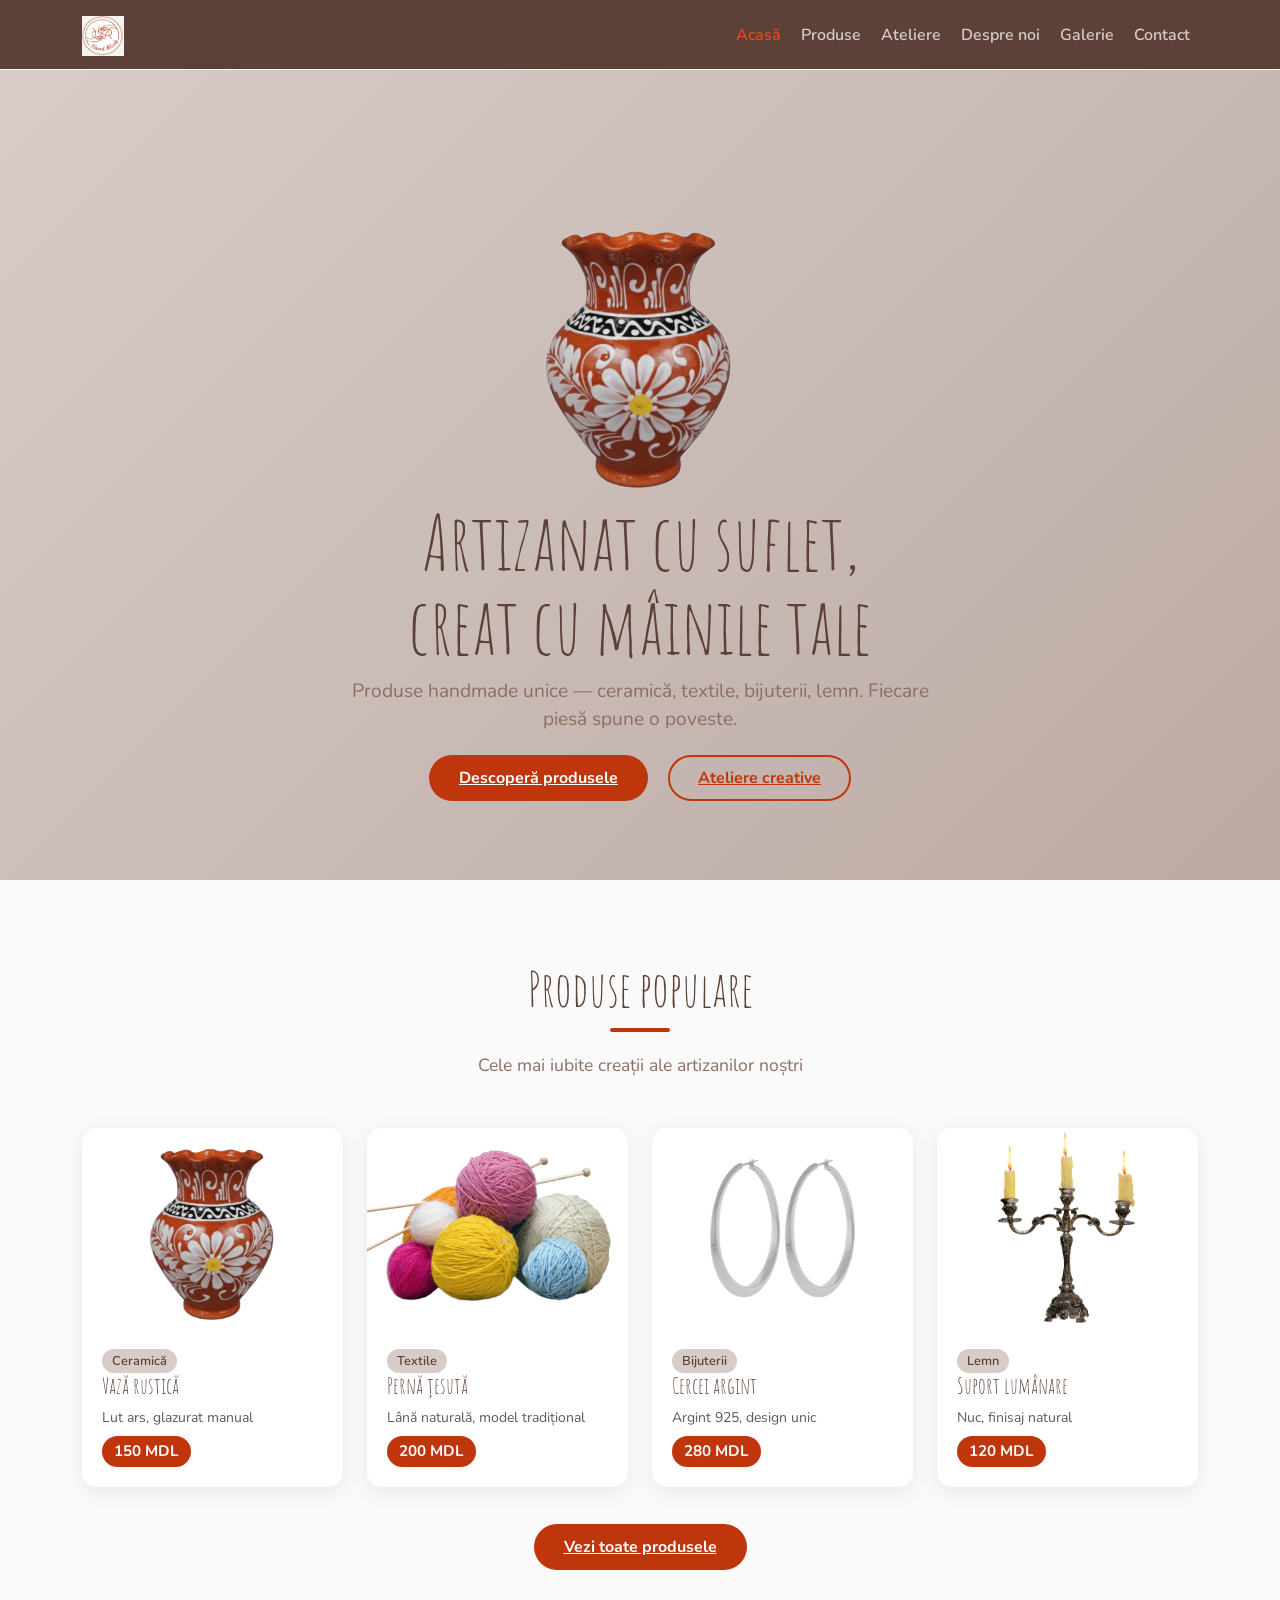
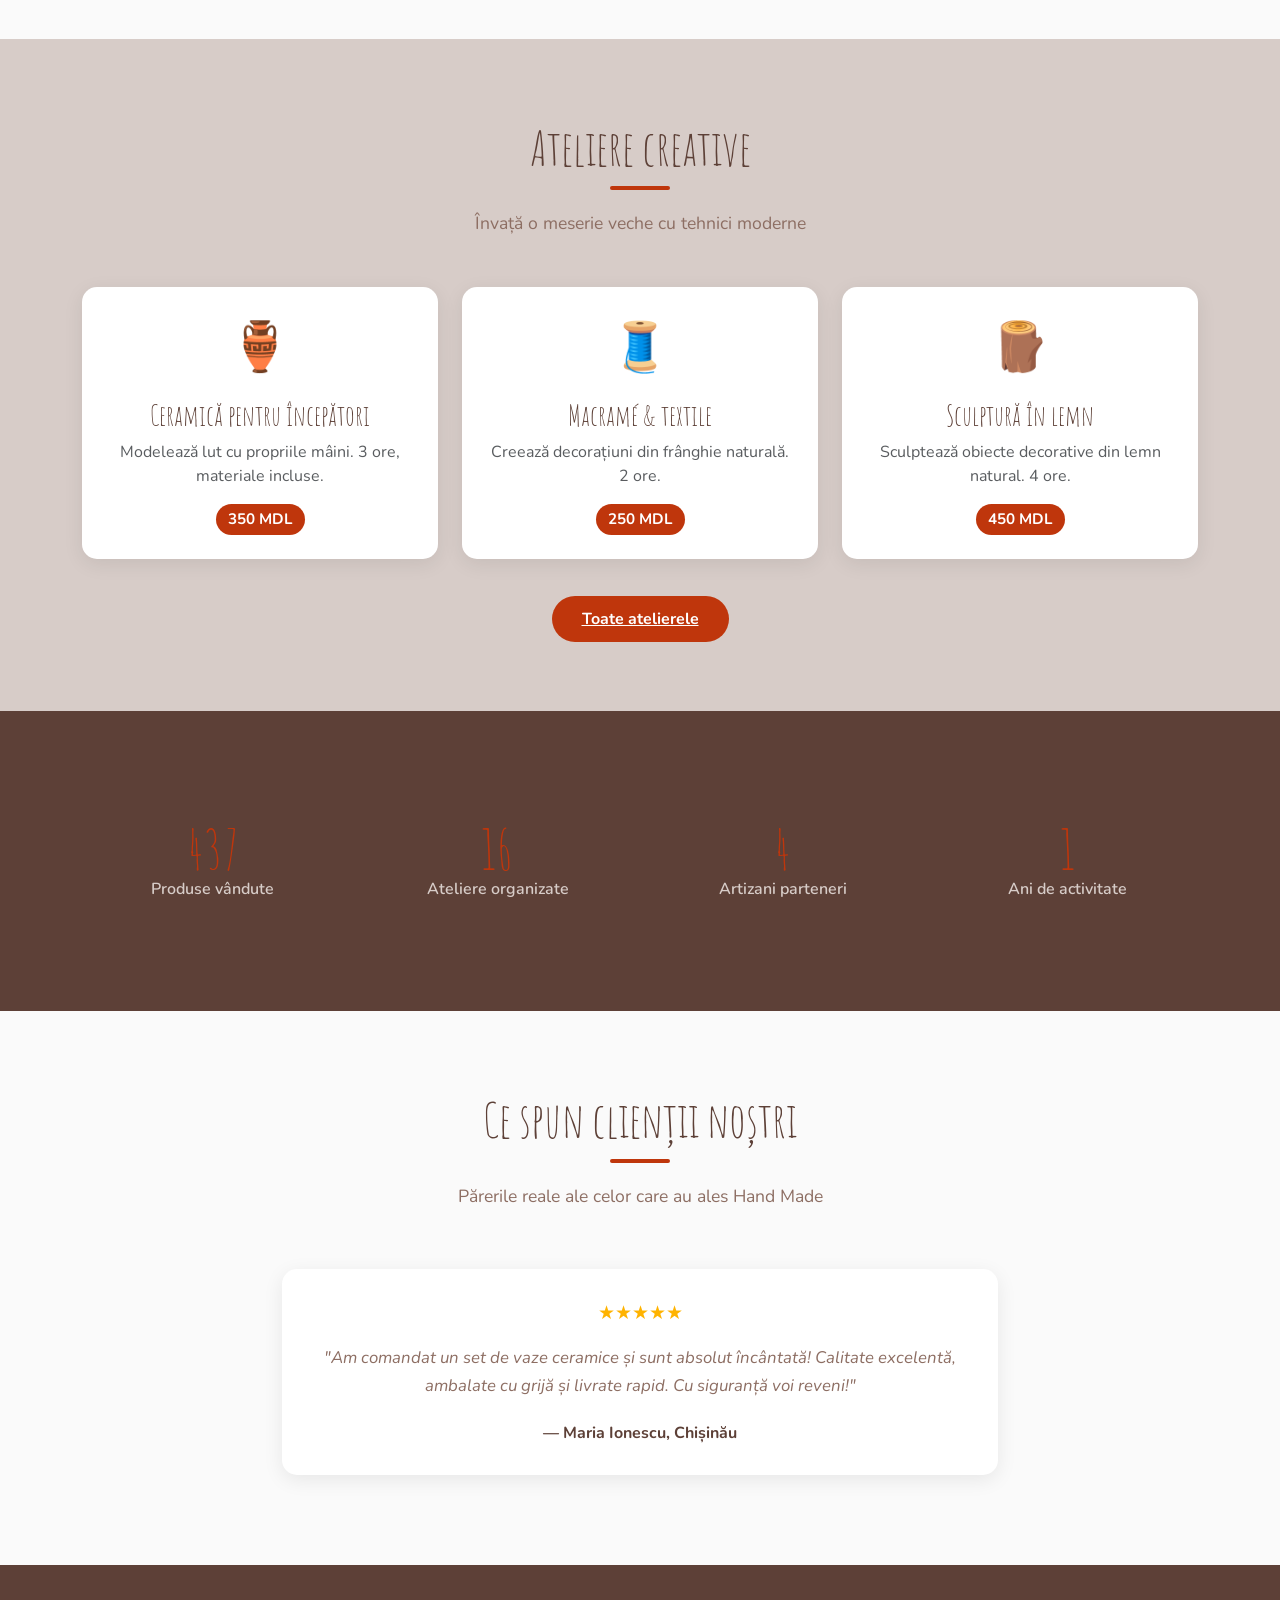
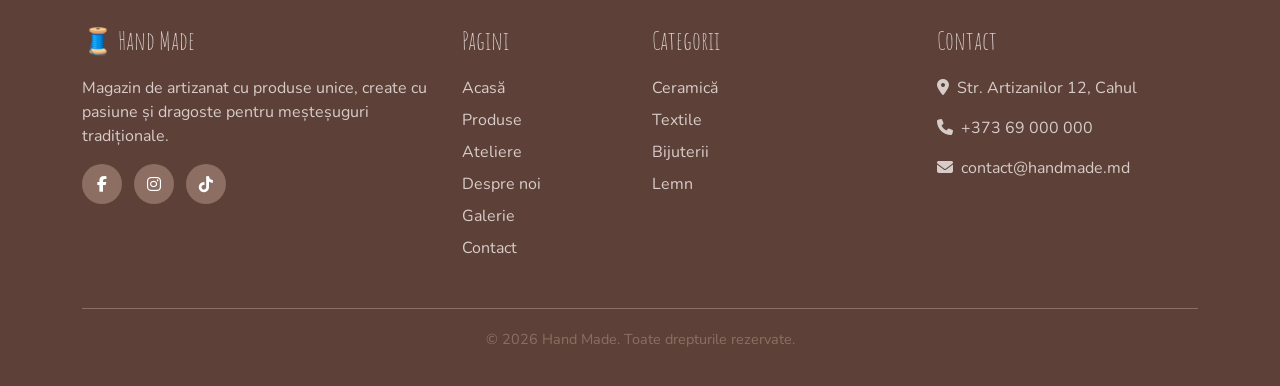
==== index.html @ e0ae541f "first commit" ====
<!DOCTYPE html>
<html lang="ro">

<head>
  <meta charset="UTF-8" />
  <meta name="viewport" content="width=device-width, initial-scale=1.0" />
  <title>Hand Made — Magazin de Artizanat | Acasă</title>
  <meta name="description"
    content="Descoperă produse handmade unice: ceramică, textile, bijuterii și lemn. Magazin de artizanat Hand Made, creat cu pasiune." />

  <link rel="preconnect" href="https://fonts.googleapis.com" />
  <link href="https://fonts.googleapis.com/css2?family=Amatic+SC:wght@700&family=Nunito:wght@400;600;700&display=swap"
    rel="stylesheet" />

  <link href="https://cdn.jsdelivr.net/npm/bootstrap@5.3.3/dist/css/bootstrap.min.css" rel="stylesheet" />

  <link rel="stylesheet" href="https://cdnjs.cloudflare.com/ajax/libs/font-awesome/6.5.0/css/all.min.css" />

  <link rel="stylesheet" href="css/style.css" />
</head>

<body>

  <!-- NAVBAR -->
  <nav class="navbar navbar-expand-lg">
    <div class="container">
      <a class="navbar-brand" href="index.html">
        <img src="./img/log.png" alt="Hand Made" style="height:40px; object-fit:contain;">
      </a>
      <button class="navbar-toggler" type="button" data-bs-toggle="collapse" data-bs-target="#navMenu">
        <span class="navbar-toggler-icon" style="filter:invert(1)"></span>
      </button>
      <div class="collapse navbar-collapse" id="navMenu">
        <ul class="navbar-nav ms-auto gap-1">
          <li class="nav-item"><a class="nav-link" href="index.html">Acasă</a></li>
          <li class="nav-item"><a class="nav-link" href="products.html">Produse</a></li>
          <li class="nav-item"><a class="nav-link" href="workshops.html">Ateliere</a></li>
          <li class="nav-item"><a class="nav-link" href="about.html">Despre noi</a></li>
          <li class="nav-item"><a class="nav-link" href="gallery.html">Galerie</a></li>
          <li class="nav-item"><a class="nav-link" href="contact.html">Contact</a></li>
        </ul>
      </div>
    </div>
  </nav>

  <div class="page-content">

    <!-- HERO -->
    <section class="hero">
      <div class="container">
        <img src="./img.products/vaza din ceramica.png" alt="Produse handmade" class="img-fluid rounded"
          style="max-height: 300px; object-fit: cover;">
        <h1>Artizanat cu suflet,<br>creat cu mâinile tale</h1>
        <p>Produse handmade unice — ceramică, textile, bijuterii, lemn. Fiecare piesă spune o poveste.</p>
        <a href="products.html" class="btn-handmade me-3">Descoperă produsele</a>
        <a href="workshops.html" class="btn-outline-handmade">Ateliere creative</a>
      </div>
    </section>

    <!-- PRODUES POPULARE -->
    <section class="section">
      <div class="container">
        <h2 class="section-title">Produse populare</h2>
        <div class="section-divider"></div>
        <p class="section-subtitle">Cele mai iubite creații ale artizanilor noștri</p>
        <div class="row g-4">

          <div class="col-12 col-sm-6 col-lg-3">
            <div class="card-handmade">
              <img src="./img/vaza din ceramica.png" alt="Vază din ceramica"
                style="width:100%; height:200px; object-fit:contain;">
              <div class="card-body-handmade">
                <span class="badge-material">Ceramică</span>
                <h3>Vază rustică</h3>
                <p class="text-muted small mb-2">Lut ars, glazurat manual</p>
                <span class="price-tag">150 MDL</span>
              </div>
            </div>
          </div>

          <div class="col-12 col-sm-6 col-lg-3">
            <div class="card-handmade">
              <img src="./img/Pernă țesută.png" alt="Pernă țesută din lână naturală"
                style="width:100%; height:200px; object-fit:contain;">
              <div class="card-body-handmade">
                <span class="badge-material">Textile</span>
                <h3>Pernă țesută</h3>
                <p class="text-muted small mb-2">Lână naturală, model tradițional</p>
                <span class="price-tag">200 MDL</span>
              </div>
            </div>
          </div>

          <div class="col-12 col-sm-6 col-lg-3">
            <div class="card-handmade">
              <img src="./img/Cercei argint.png" alt="Cercei argint"
                style="width:100%; height:200px; object-fit:contain;">
              <div class="card-body-handmade">
                <span class="badge-material">Bijuterii</span>
                <h3>Cercei argint</h3>
                <p class="text-muted small mb-2">Argint 925, design unic</p>
                <span class="price-tag">280 MDL</span>
              </div>
            </div>
          </div>

          <div class="col-12 col-sm-6 col-lg-3">
            <div class="card-handmade">
              <img src="./img/Suport lumânare.png" alt="Suport lumânare"
                style="width:100%; height:200px; object-fit:contain;">
              <div class="card-body-handmade">
                <span class="badge-material">Lemn</span>
                <h3>Suport lumânare</h3>
                <p class="text-muted small mb-2">Nuc, finisaj natural</p>
                <span class="price-tag">120 MDL</span>
              </div>
            </div>
          </div>

        </div>
        <div class="text-center mt-5">
          <a href="products.html" class="btn-handmade">Vezi toate produsele</a>
        </div>
      </div>
    </section>

    <!-- ATELIERE -->
    <section class="section bg-bej">
      <div class="container">
        <h2 class="section-title">Ateliere creative</h2>
        <div class="section-divider"></div>
        <p class="section-subtitle">Învață o meserie veche cu tehnici moderne</p>
        <div class="row g-4">

          <div class="col-md-4">
            <div class="card-handmade text-center p-4">
              <div style="font-size:3rem;margin-bottom:1rem">🏺</div>
              <h3>Ceramică pentru începători</h3>
              <p class="text-muted">Modelează lut cu propriile mâini. 3 ore, materiale incluse.</p>
              <span class="price-tag">350 MDL</span>
            </div>
          </div>

          <div class="col-md-4">
            <div class="card-handmade text-center p-4">
              <div style="font-size:3rem;margin-bottom:1rem">🧵</div>
              <h3>Macramé & textile</h3>
              <p class="text-muted">Creează decorațiuni din frânghie naturală. 2 ore.</p>
              <span class="price-tag">250 MDL</span>
            </div>
          </div>

          <div class="col-md-4">
            <div class="card-handmade text-center p-4">
              <div style="font-size:3rem;margin-bottom:1rem">🪵</div>
              <h3>Sculptură în lemn</h3>
              <p class="text-muted">Sculptează obiecte decorative din lemn natural. 4 ore.</p>
              <span class="price-tag">450 MDL</span>
            </div>
          </div>

        </div>
        <div class="text-center mt-5">
          <a href="workshops.html" class="btn-handmade">Toate atelierele</a>
        </div>
      </div>
    </section>

    <!-- COUNTER -->
    <section class="section bg-maro">
      <div class="container">
        <div class="row">
          <div class="col-6 col-md-3">
            <div class="counter-box">
              <div class="counter-number" data-target="1250">0</div>
              <div class="counter-label">Produse vândute</div>
            </div>
          </div>
          <div class="col-6 col-md-3">
            <div class="counter-box">
              <div class="counter-number" data-target="48">0</div>
              <div class="counter-label">Ateliere organizate</div>
            </div>
          </div>
          <div class="col-6 col-md-3">
            <div class="counter-box">
              <div class="counter-number" data-target="12">0</div>
              <div class="counter-label">Artizani parteneri</div>
            </div>
          </div>
          <div class="col-6 col-md-3">
            <div class="counter-box">
              <div class="counter-number" data-target="5">0</div>
              <div class="counter-label">Ani de activitate</div>
            </div>
          </div>
        </div>
      </div>
    </section>

    <!-- TESTIMONIALE -->
    <section class="section">
      <div class="container">
        <h2 class="section-title">Ce spun clienții noștri</h2>
        <div class="section-divider"></div>
        <p class="section-subtitle">Părerile reale ale celor care au ales Hand Made</p>
        <div class="row justify-content-center">
          <div class="col-lg-8">

            <div class="testimonial-slide">
              <div class="testimonial-card">
                <div class="stars mb-3">★★★★★</div>
                <p class="testimonial-text">"Am comandat un set de vaze ceramice și sunt absolut încântată! Calitate
                  excelentă, ambalate cu grijă și livrate rapid. Cu siguranță voi reveni!"</p>
                <div class="testimonial-author">— Maria Ionescu, Chișinău</div>
              </div>
            </div>

            <div class="testimonial-slide">
              <div class="testimonial-card">
                <div class="stars mb-3">★★★★★</div>
                <p class="testimonial-text">"Am participat la atelierul de macramé și a fost o experiență minunată.
                  Instructorii sunt răbdători și pasionați. Recomand cu căldură!"</p>
                <div class="testimonial-author">— Ana Popescu, Bălți</div>
              </div>
            </div>

            <div class="testimonial-slide">
              <div class="testimonial-card">
                <div class="stars mb-3">★★★★★</div>
                <p class="testimonial-text">"Bijuteriile sunt superbe! Le-am comandat cadou și prietena mea a fost
                  încântată. Sunt unice, nu găsești nicăieri altundeva."</p>
                <div class="testimonial-author">— Elena Grosu, Cahul</div>
              </div>
            </div>

          </div>
        </div>
      </div>
    </section>

  </div><!-- /page-content -->

  <!-- FOOTER -->
  <footer class="footer">
    <div class="container">
      <div class="row g-4">
        <div class="col-md-4">
          <h4>🧵 Hand Made</h4>
          <p>Magazin de artizanat cu produse unice, create cu pasiune și dragoste pentru meșteșuguri tradiționale.</p>
          <div class="social-links mt-3">
            <a href="#" aria-label="Facebook"><i class="fab fa-facebook-f"></i></a>
            <a href="#" aria-label="Instagram"><i class="fab fa-instagram"></i></a>
            <a href="#" aria-label="TikTok"><i class="fab fa-tiktok"></i></a>
          </div>
        </div>
        <div class="col-md-2">
          <h4>Pagini</h4>
          <a href="index.html">Acasă</a>
          <a href="products.html">Produse</a>
          <a href="workshops.html">Ateliere</a>
          <a href="about.html">Despre noi</a>
          <a href="gallery.html">Galerie</a>
          <a href="contact.html">Contact</a>
        </div>
        <div class="col-md-3">
          <h4>Categorii</h4>
          <a href="products.html">Ceramică</a>
          <a href="products.html">Textile</a>
          <a href="products.html">Bijuterii</a>
          <a href="products.html">Lemn</a>
        </div>
        <div class="col-md-3">
          <h4>Contact</h4>
          <p><i class="fas fa-map-marker-alt me-2"></i>Str. Artizanilor 12, Cahul</p>
          <p><i class="fas fa-phone me-2"></i>+373 69 000 000</p>
          <p><i class="fas fa-envelope me-2"></i>contact@handmade.md</p>
        </div>
      </div>
      <div class="footer-bottom">
        <p>© 2026 Hand Made. Toate drepturile rezervate.</p>
      </div>
    </div>
  </footer>

  <!-- BACK TO TOP -->
  <button id="backToTop" aria-label="Înapoi sus"><i class="fas fa-arrow-up"></i></button>

  <!-- Bootstrap JS -->
  <script src="https://cdn.jsdelivr.net/npm/bootstrap@5.3.3/dist/js/bootstrap.bundle.min.js" defer></script>
  <!-- JS propriu -->
  <script src="js/main.js" defer></script>
</body>

</html>
---- css/style.css ----
/* ===== VARIABILE SI RESET ===== */
:root {
  --bej: #D7CCC8;
  --teracota: #BF360C;
  --teracota-light: #E64A19;
  --maro: #5D4037;
  --maro-deschis: #8D6E63;
  --alb: #FAFAFA;
  --text: #333;
}

* { margin: 0; padding: 0; box-sizing: border-box; }

html { scroll-behavior: smooth; }

body {
  font-family: 'Nunito', sans-serif;
  font-size: 16px;
  color: var(--text);
  background: var(--alb);
}

/* ===== TIPOGRAFIE ===== */
h1, h2, h3, h4 {
  font-family: 'Amatic SC', cursive;
  color: var(--maro);
}

/* ===== NAVBAR ===== */
.navbar {
  background: var(--maro) !important;
  position: fixed !important;
  top: 0; left: 0; right: 0;
  z-index: 1000;
}

.navbar-brand {
  font-family: 'Amatic SC', cursive;
  font-size: 1.8rem;
  color: var(--bej) !important;
}

.nav-link {
  color: var(--bej) !important;
  font-weight: 600;
  transition: color 0.3s;
}

.nav-link:hover, .nav-link.active {
  color: var(--teracota-light) !important;
}

/* ===== BODY PADDING (din cauza navbar fixed) ===== */
body > *:not(.navbar) { margin-top: 0; }
.page-content { padding-top: 70px; }

/* ===== HERO ===== */
.hero {
  background: linear-gradient(135deg, var(--bej) 0%, #BCAAA4 100%);
  min-height: 90vh;
  display: flex;
  align-items: center;
  text-align: center;
  padding: 100px 20px 60px;
}

.hero h1 {
  font-size: clamp(2.5rem, 6vw, 5rem);
  color: var(--maro);
  line-height: 1.1;
}

.hero p {
  font-size: 1.2rem;
  color: var(--maro-deschis);
  max-width: 600px;
  margin: 0 auto 2rem;
}

/* ===== BUTOANE ===== */
.btn-handmade {
  background: var(--teracota);
  color: #fff;
  border: none;
  padding: 12px 30px;
  border-radius: 50px;
  font-weight: 700;
  font-size: 1rem;
  min-height: 44px;
  min-width: 44px;
  transition: all 0.3s;
  cursor: pointer;
}

.btn-handmade:hover {
  background: var(--teracota-light);
  color: #fff;
  transform: translateY(-2px);
  box-shadow: 0 5px 20px rgba(191,54,12,0.4);
}

.btn-outline-handmade {
  border: 2px solid var(--teracota);
  color: var(--teracota);
  background: transparent;
  padding: 10px 28px;
  border-radius: 50px;
  font-weight: 700;
  min-height: 44px;
  transition: all 0.3s;
  cursor: pointer;
}

.btn-outline-handmade:hover {
  background: var(--teracota);
  color: #fff;
}

/* ===== SECTIUNI ===== */
.section {
  padding: 80px 0;
}

.section-title {
  font-size: clamp(2rem, 4vw, 3rem);
  text-align: center;
  margin-bottom: 10px;
  color: var(--maro);
}

.section-subtitle {
  text-align: center;
  color: var(--maro-deschis);
  margin-bottom: 50px;
  font-size: 1.1rem;
}

.section-divider {
  width: 60px;
  height: 4px;
  background: var(--teracota);
  margin: 0 auto 20px;
  border-radius: 2px;
}

.bg-bej { background: var(--bej); }
.bg-maro { background: var(--maro); color: #fff; }

/* ===== CARDURI ===== */
.card-handmade {
  background: #fff;
  border-radius: 15px;
  overflow: hidden;
  box-shadow: 0 5px 20px rgba(0,0,0,0.08);
  transition: transform 0.3s, box-shadow 0.3s;
  height: 100%;
}

.card-handmade:hover {
  transform: translateY(-5px);
  box-shadow: 0 15px 40px rgba(0,0,0,0.15);
}

.card-handmade img {
  width: 100%;
  height: 220px;
  object-fit: cover;
}

.card-body-handmade {
  padding: 20px;
}

.card-body-handmade h3 {
  font-size: 1.4rem;
  margin-bottom: 8px;
}

.price-tag {
  background: var(--teracota);
  color: #fff;
  padding: 4px 12px;
  border-radius: 20px;
  font-weight: 700;
  font-size: 0.95rem;
  display: inline-block;
}

.badge-material {
  background: var(--bej);
  color: var(--maro);
  padding: 3px 10px;
  border-radius: 20px;
  font-size: 0.8rem;
  font-weight: 600;
}

/* ===== COUNTER ===== */
.counter-box {
  text-align: center;
  padding: 30px 20px;
}

.counter-number {
  font-family: 'Amatic SC', cursive;
  font-size: 3.5rem;
  color: var(--teracota);
  line-height: 1;
}

.counter-label {
  color: var(--bej);
  font-size: 1rem;
  font-weight: 600;
}

/* ===== TESTIMONIALE ===== */
.testimonial-card {
  background: #fff;
  border-radius: 15px;
  padding: 30px;
  box-shadow: 0 5px 20px rgba(0,0,0,0.08);
  text-align: center;
  margin: 10px;
}

.testimonial-text {
  font-style: italic;
  color: var(--maro-deschis);
  font-size: 1.05rem;
  margin-bottom: 20px;
  line-height: 1.7;
}

.testimonial-author {
  font-weight: 700;
  color: var(--maro);
}

.stars { color: #FFB300; font-size: 1.2rem; }

/* ===== FILTRE ===== */
.filter-bar {
  display: flex;
  gap: 10px;
  flex-wrap: wrap;
  justify-content: center;
  margin-bottom: 40px;
}

.filter-btn {
  padding: 8px 20px;
  border-radius: 50px;
  border: 2px solid var(--maro-deschis);
  background: transparent;
  color: var(--maro);
  font-weight: 600;
  cursor: pointer;
  transition: all 0.3s;
  min-height: 44px;
}

.filter-btn:hover, .filter-btn.active {
  background: var(--teracota);
  border-color: var(--teracota);
  color: #fff;
}

/* ===== GALERIE ===== */
.gallery-grid {
  columns: 4;
  gap: 15px;
}

@media (max-width: 1199px) { .gallery-grid { columns: 3; } }
@media (max-width: 767px)  { .gallery-grid { columns: 2; } }

.gallery-item {
  break-inside: avoid;
  margin-bottom: 15px;
  cursor: pointer;
  position: relative;
  overflow: hidden;
  border-radius: 10px;
}

.gallery-item img {
  width: 100%;
  display: block;
  border-radius: 10px;
  transition: transform 0.3s;
}

.gallery-item:hover img { transform: scale(1.05); }

.gallery-overlay {
  position: absolute;
  inset: 0;
  background: rgba(191,54,12,0.7);
  display: flex;
  align-items: center;
  justify-content: center;
  opacity: 0;
  transition: opacity 0.3s;
  border-radius: 10px;
}

.gallery-item:hover .gallery-overlay { opacity: 1; }
.gallery-overlay i { color: #fff; font-size: 2rem; }

/* ===== LIGHTBOX ===== */
.lightbox-overlay {
  display: none;
  position: fixed;
  inset: 0;
  background: rgba(0,0,0,0.9);
  z-index: 9999;
  align-items: center;
  justify-content: center;
}

.lightbox-overlay.active { display: flex; }

.lightbox-overlay img {
  max-width: 90vw;
  max-height: 90vh;
  border-radius: 10px;
}

.lightbox-close {
  position: absolute;
  top: 20px; right: 30px;
  color: #fff;
  font-size: 2.5rem;
  cursor: pointer;
  background: none;
  border: none;
  line-height: 1;
}

/* ===== FORMULAR ===== */
.form-handmade .form-control,
.form-handmade .form-select {
  border: 2px solid var(--bej);
  border-radius: 10px;
  padding: 12px 16px;
  font-size: 1rem;
  transition: border-color 0.3s;
}

.form-handmade .form-control:focus,
.form-handmade .form-select:focus {
  border-color: var(--teracota);
  box-shadow: 0 0 0 3px rgba(191,54,12,0.15);
}

.form-handmade label {
  font-weight: 600;
  color: var(--maro);
  margin-bottom: 5px;
}

.form-handmade .invalid-feedback { display: block; }

/* ===== CONTACT INFO ===== */
.contact-info-item {
  display: flex;
  align-items: flex-start;
  gap: 15px;
  margin-bottom: 25px;
}

.contact-icon {
  width: 50px;
  height: 50px;
  background: var(--teracota);
  border-radius: 50%;
  display: flex;
  align-items: center;
  justify-content: center;
  color: #fff;
  font-size: 1.2rem;
  flex-shrink: 0;
}

/* ===== ATELIER CARD ===== */
.workshop-card {
  background: #fff;
  border-radius: 15px;
  overflow: hidden;
  box-shadow: 0 5px 20px rgba(0,0,0,0.08);
  transition: transform 0.3s;
  height: 100%;
}

.workshop-card:hover { transform: translateY(-5px); }
.workshop-card img {
  width: 100%;
  height: 200px;
  object-fit: cover;
}

.workshop-info { padding: 20px; }
.workshop-info h3 { font-size: 1.4rem; margin-bottom: 12px; }

.workshop-meta {
  display: flex;
  flex-wrap: wrap;
  gap: 8px;
  margin-bottom: 15px;
}

.meta-badge {
  background: var(--bej);
  color: var(--maro);
  padding: 4px 12px;
  border-radius: 20px;
  font-size: 0.82rem;
  font-weight: 600;
}

/* ===== ABOUT ===== */
.artisan-card {
  text-align: center;
  padding: 20px;
}

.artisan-card img {
  width: 120px;
  height: 120px;
  border-radius: 50%;
  object-fit: cover;
  border: 4px solid var(--teracota);
  margin-bottom: 15px;
}

.process-step {
  text-align: center;
  padding: 30px 20px;
  position: relative;
}

.step-number {
  width: 60px;
  height: 60px;
  background: var(--teracota);
  border-radius: 50%;
  color: #fff;
  font-family: 'Amatic SC', cursive;
  font-size: 1.8rem;
  display: flex;
  align-items: center;
  justify-content: center;
  margin: 0 auto 15px;
}

/* ===== FOOTER ===== */
.footer {
  background: var(--maro);
  color: var(--bej);
  padding: 60px 0 20px;
}

.footer h4 {
  font-family: 'Amatic SC', cursive;
  font-size: 1.6rem;
  color: var(--bej);
  margin-bottom: 20px;
}

.footer a {
  color: var(--bej);
  text-decoration: none;
  display: block;
  margin-bottom: 8px;
  transition: color 0.3s;
}

.footer a:hover { color: var(--teracota-light); }

.footer-bottom {
  border-top: 1px solid var(--maro-deschis);
  margin-top: 40px;
  padding-top: 20px;
  text-align: center;
  font-size: 0.9rem;
  color: var(--maro-deschis);
}

.social-links a {
  display: inline-flex;
  width: 40px;
  height: 40px;
  background: var(--maro-deschis);
  border-radius: 50%;
  align-items: center;
  justify-content: center;
  color: #fff;
  margin-right: 8px;
  transition: background 0.3s;
}

.social-links a:hover { background: var(--teracota); }

/* ===== BACK TO TOP ===== */
#backToTop {
  position: fixed;
  bottom: 30px;
  right: 30px;
  width: 50px;
  height: 50px;
  background: var(--teracota);
  color: #fff;
  border: none;
  border-radius: 50%;
  font-size: 1.3rem;
  cursor: pointer;
  display: none;
  align-items: center;
  justify-content: center;
  z-index: 999;
  box-shadow: 0 5px 20px rgba(191,54,12,0.4);
  transition: all 0.3s;
}

#backToTop:hover { background: var(--teracota-light); transform: translateY(-3px); }
#backToTop.visible { display: flex; }

/* ===== HERO EMOJI / PLACEHOLDER ===== */
.hero-img-placeholder {
  font-size: 8rem;
  line-height: 1;
}

.img-placeholder {
  background: linear-gradient(135deg, var(--bej) 0%, #BCAAA4 100%);
  display: flex;
  align-items: center;
  justify-content: center;
  font-size: 3rem;
  color: var(--maro);
}

/* ===== RESPONSIVE ===== */
@media (max-width: 767px) {
  .hero { min-height: 70vh; padding: 100px 15px 50px; }
  .section { padding: 50px 0; }
  .counter-number { font-size: 2.5rem; }
}
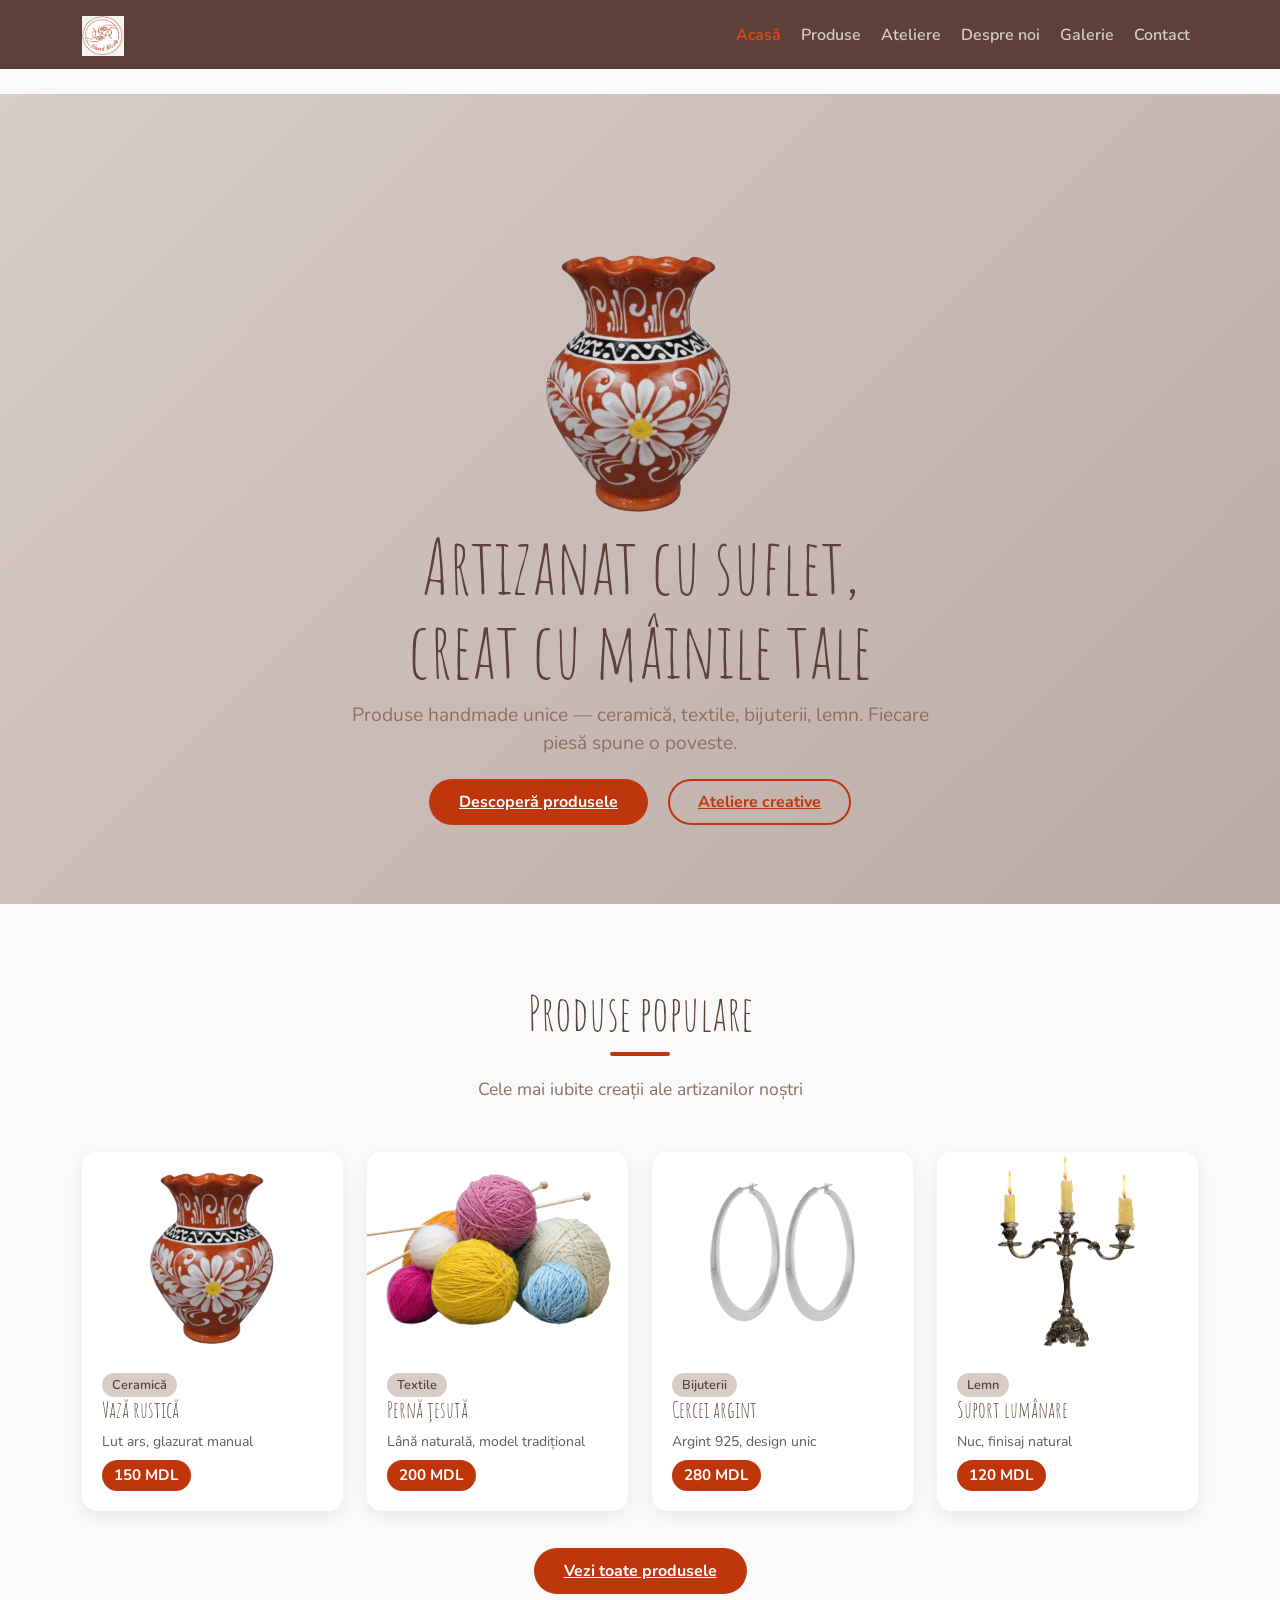
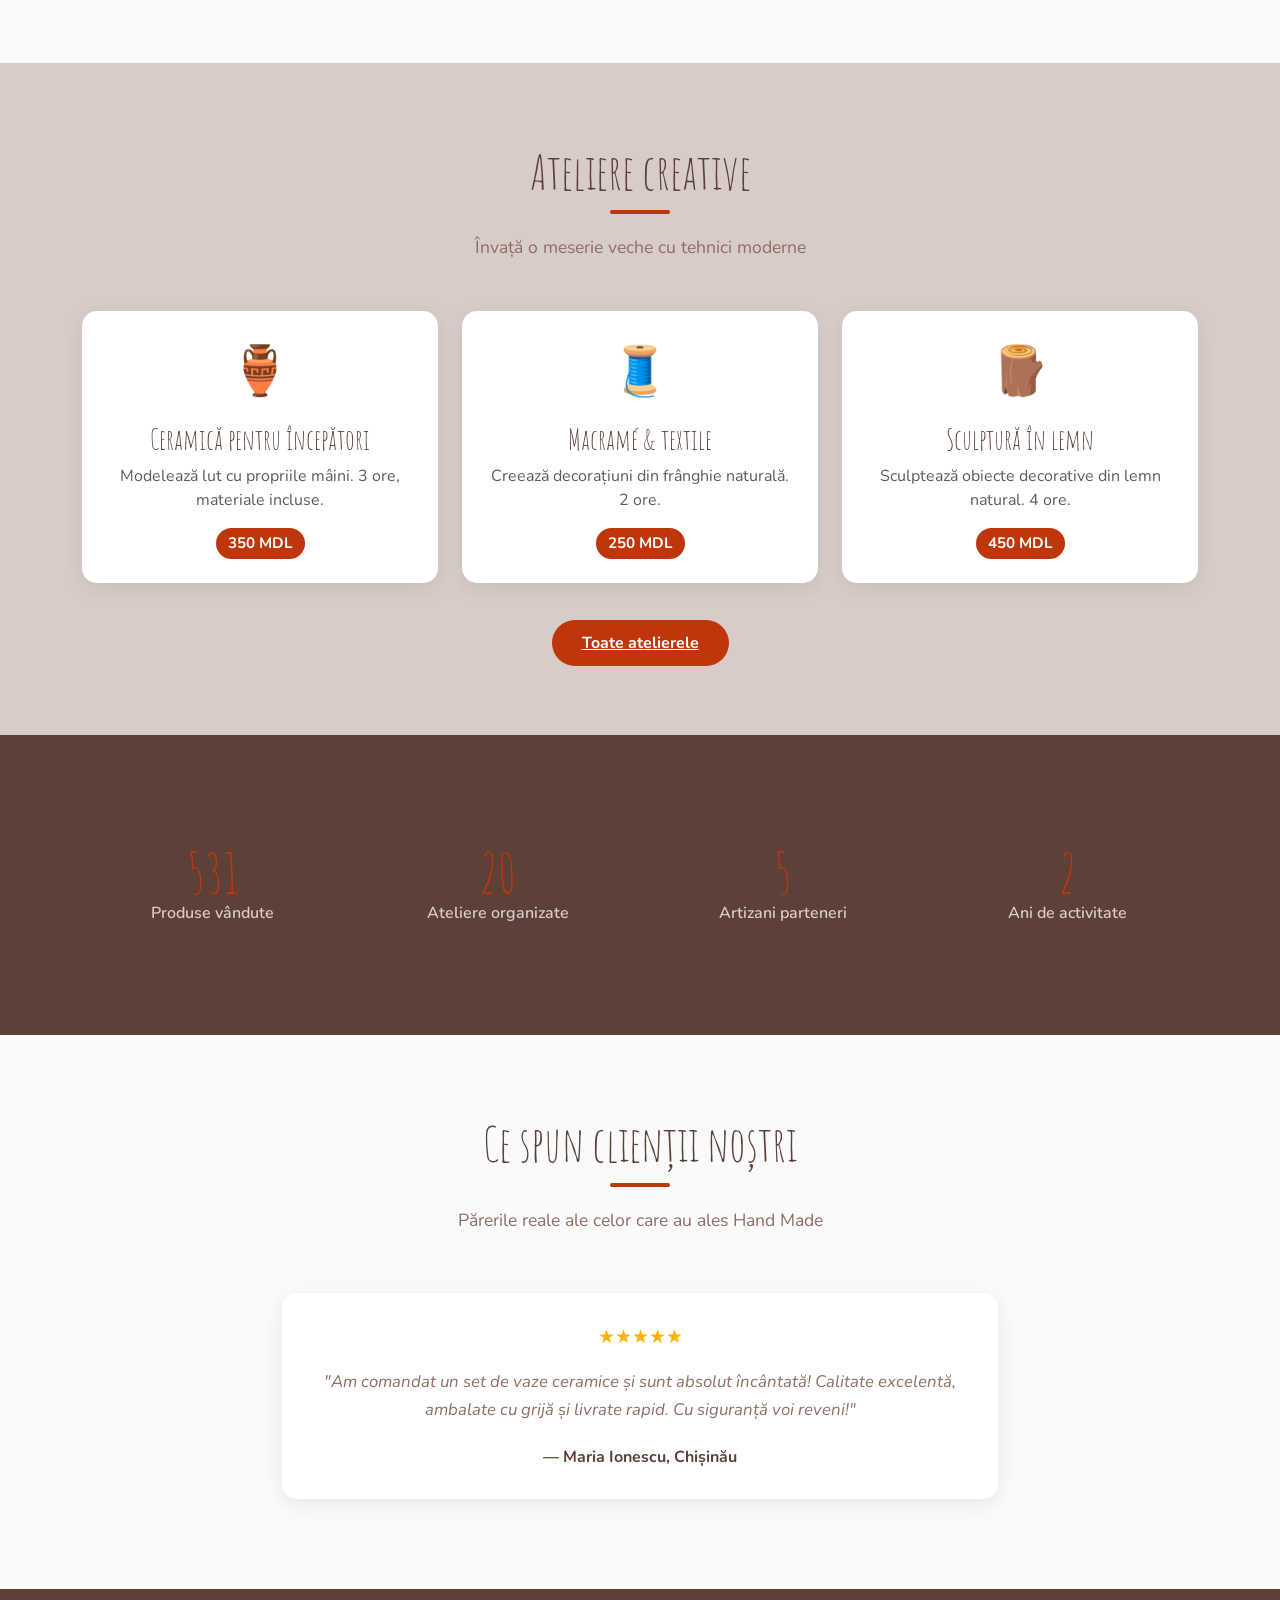
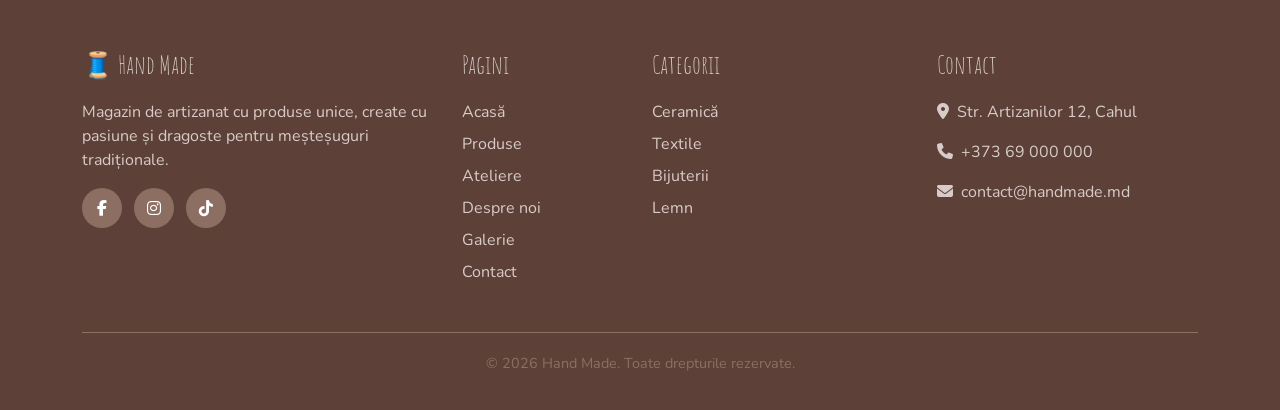
==== commit d22a67e6: "navbar" ====
--- a/index.html
+++ b/index.html
@@ -20,7 +20,7 @@
 </head>
 
 <body>
-
+//navbar
   <!-- NAVBAR -->
   <nav class="navbar navbar-expand-lg">
     <div class="container">
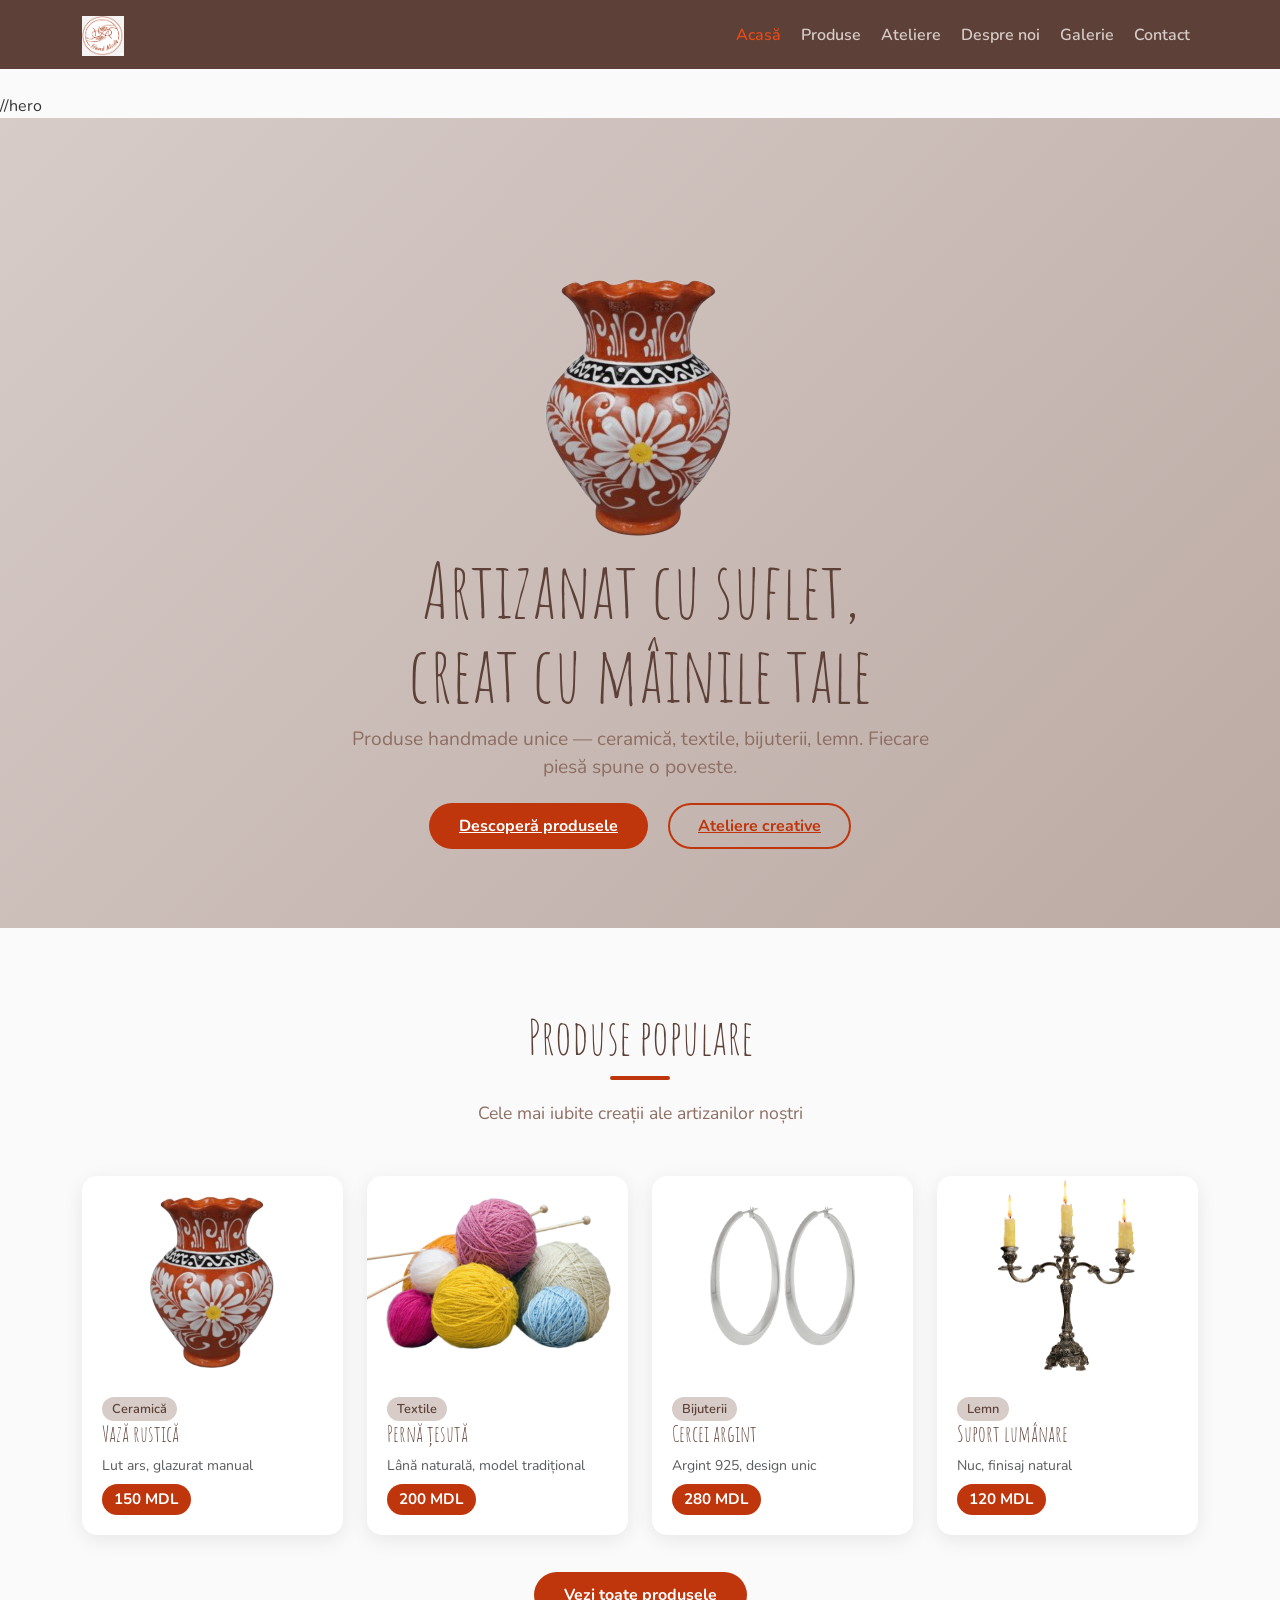
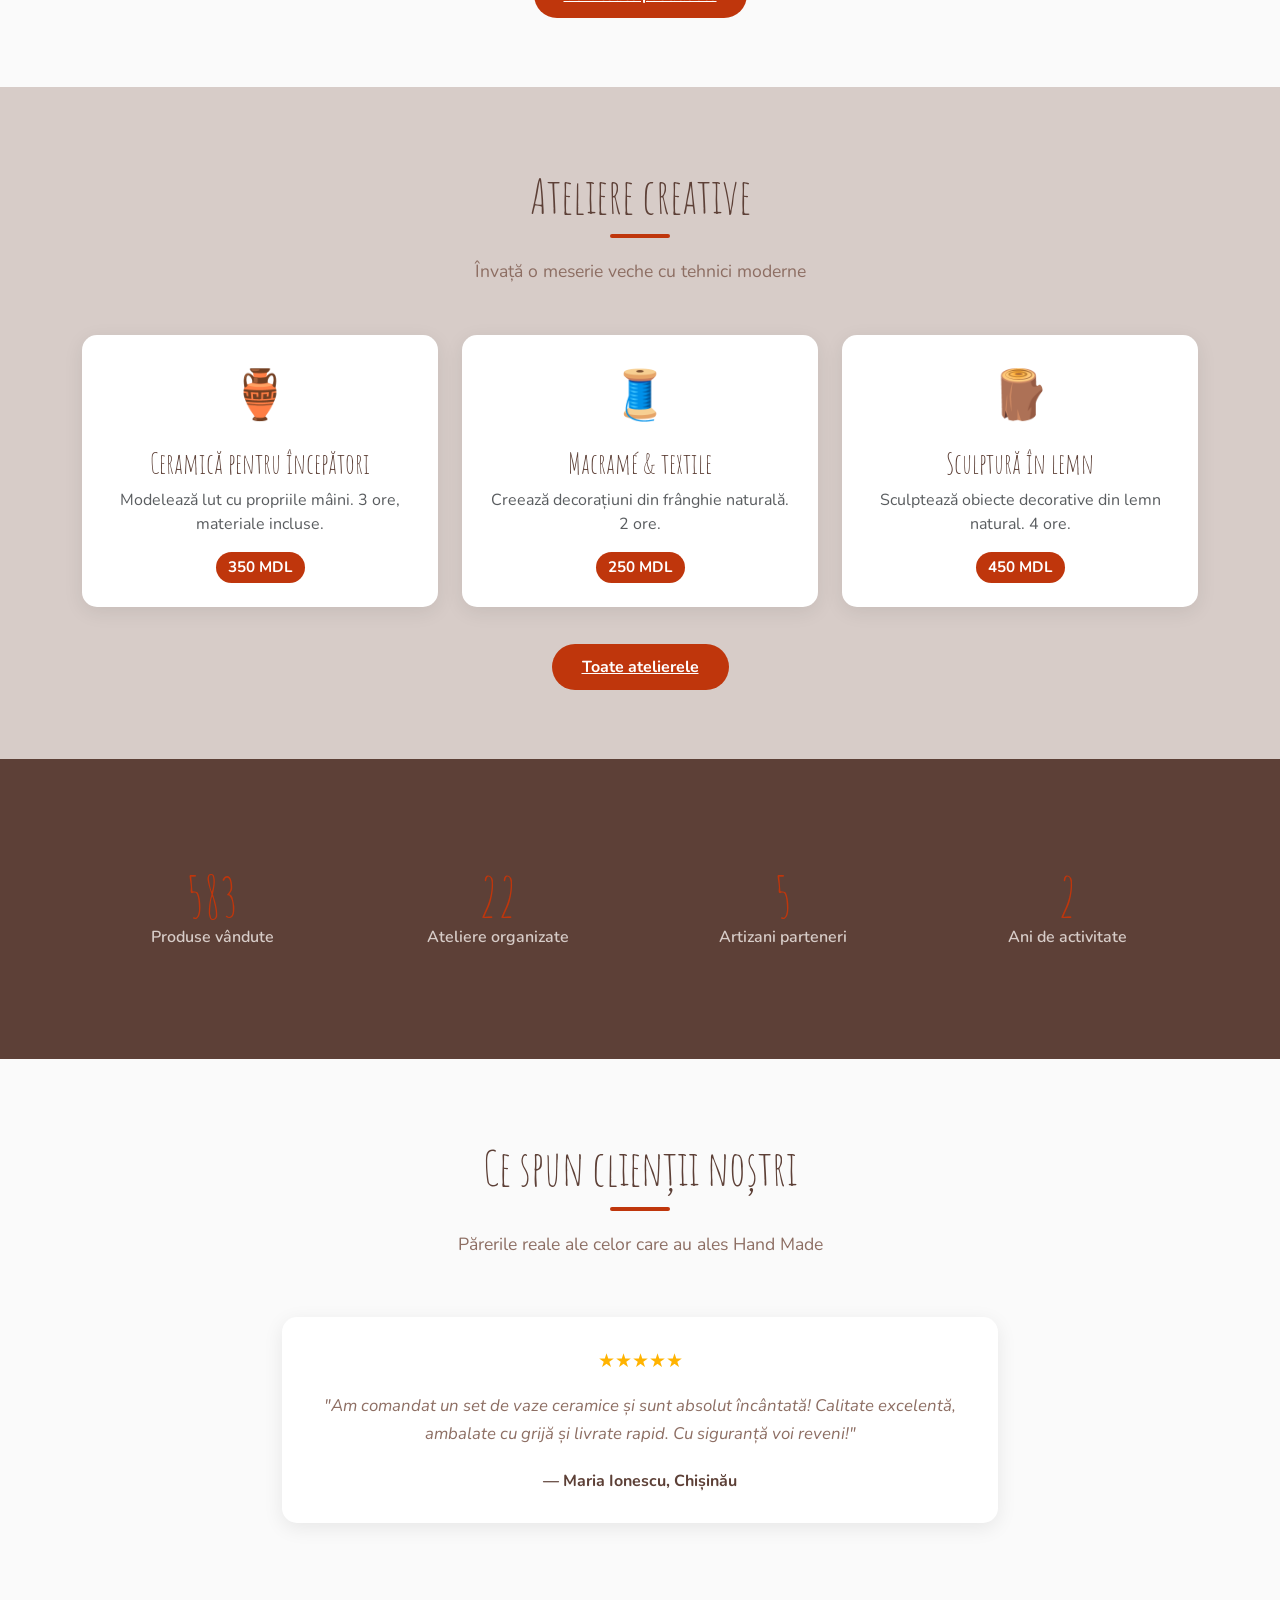
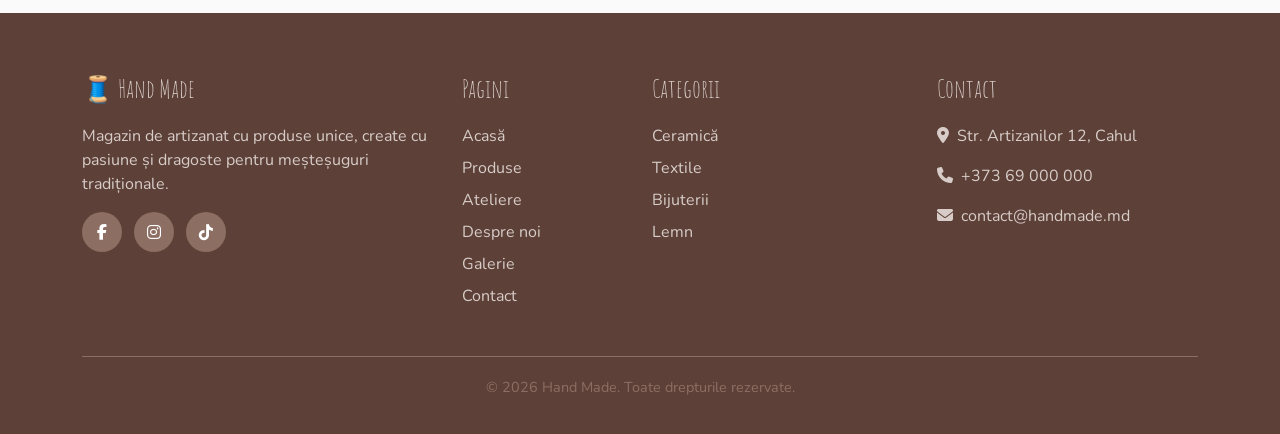
==== commit cbb76613: "hero" ====
--- a/index.html
+++ b/index.html
@@ -44,7 +44,7 @@
   </nav>
 
   <div class="page-content">
-
+//hero
     <!-- HERO -->
     <section class="hero">
       <div class="container">
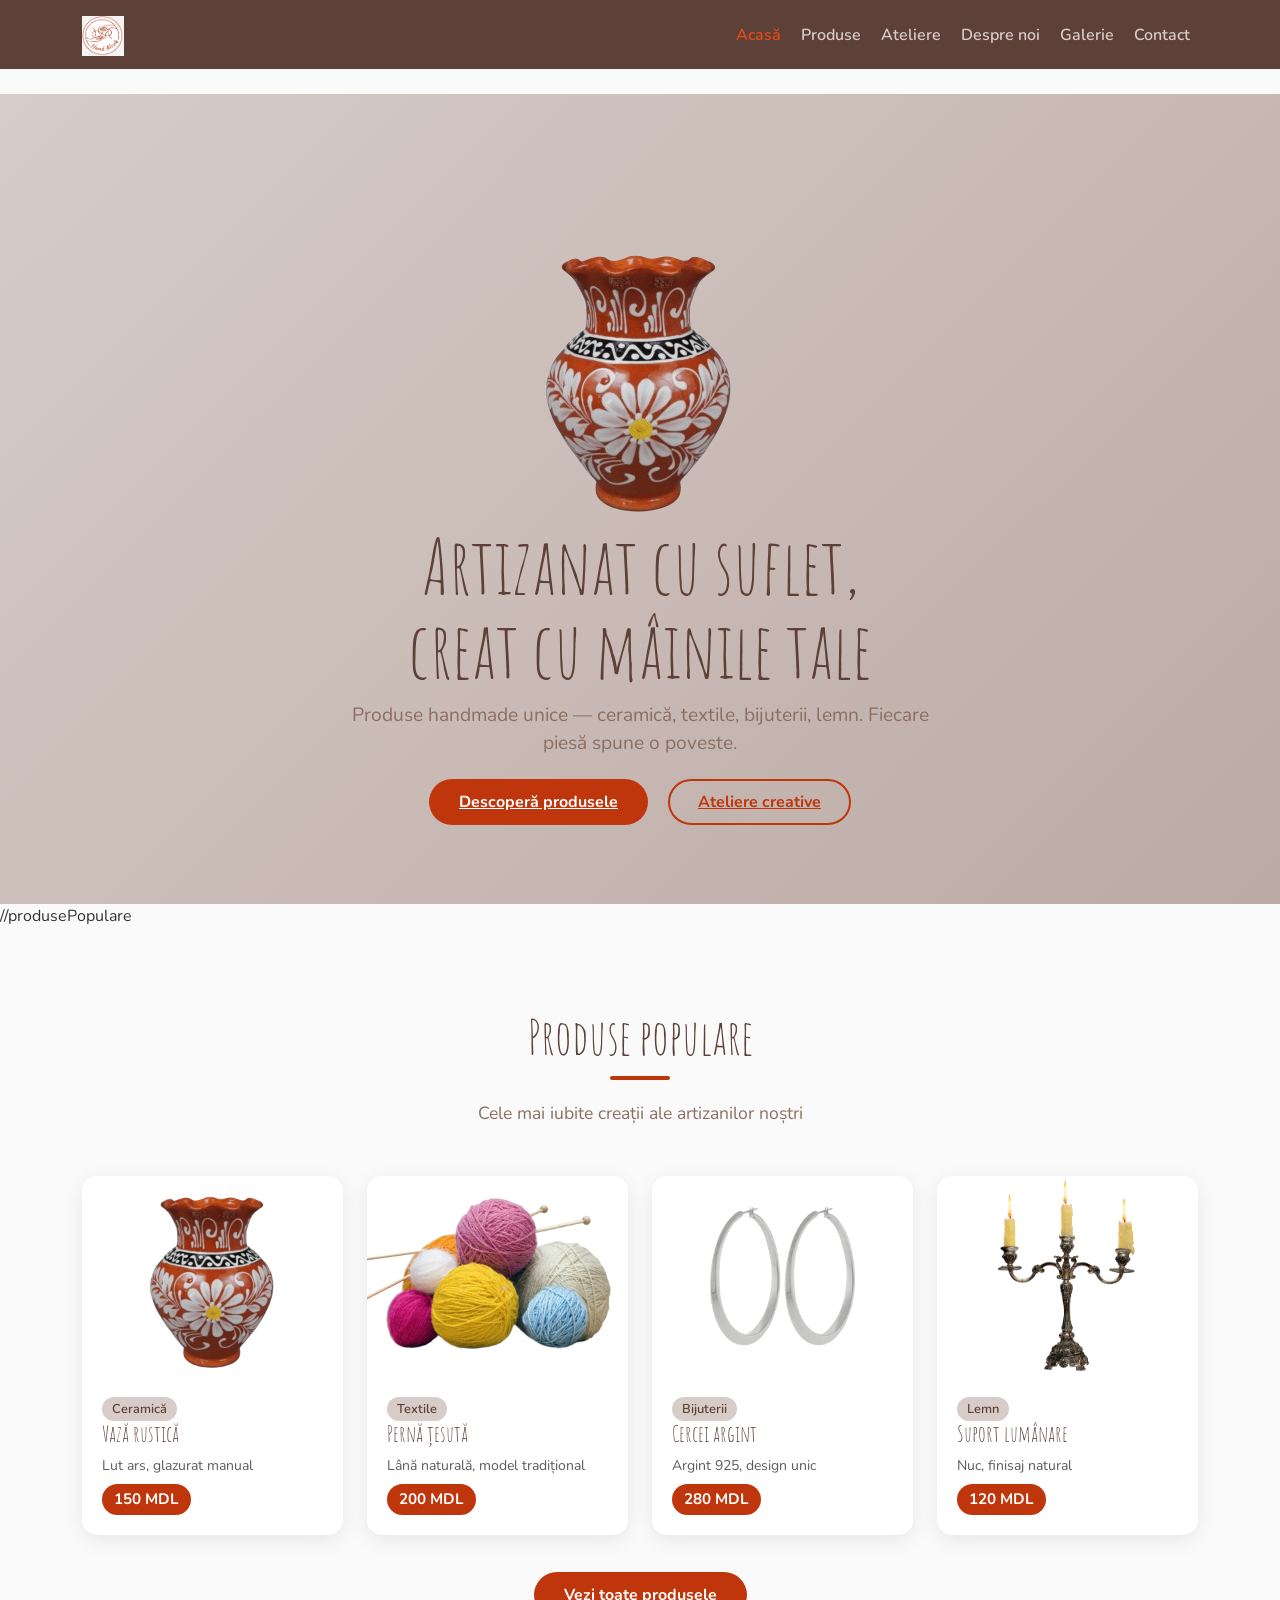
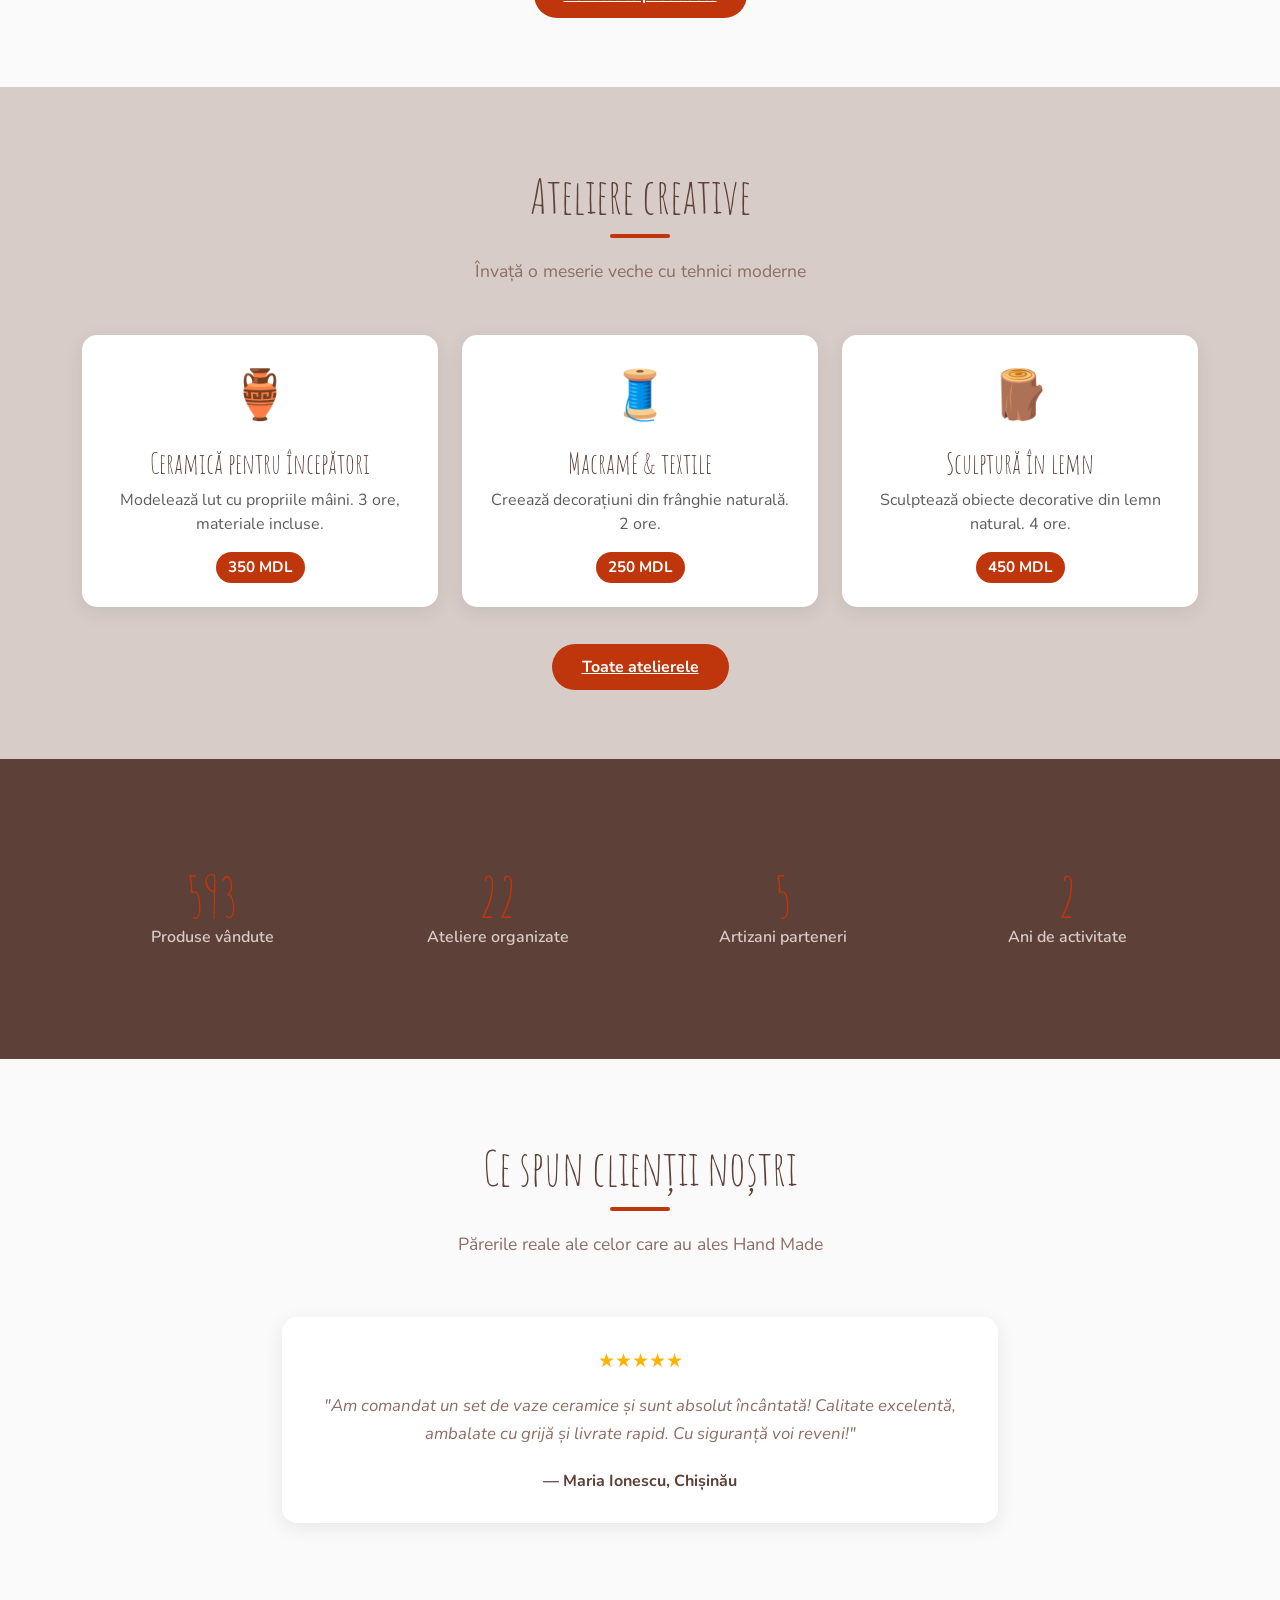
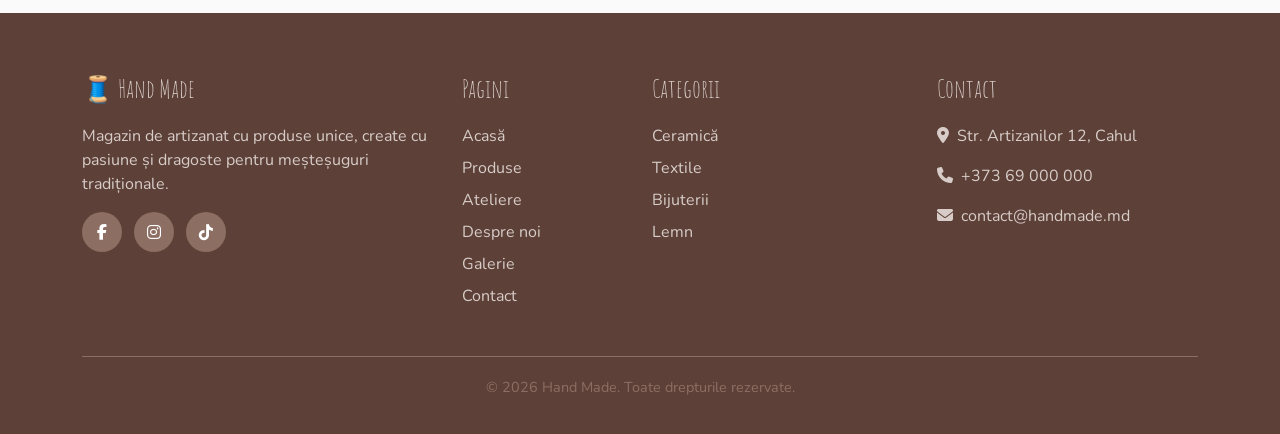
==== commit 99ab88fa: "produsePopulare" ====
--- a/index.html
+++ b/index.html
@@ -44,7 +44,7 @@
   </nav>
 
   <div class="page-content">
-//hero
+
     <!-- HERO -->
     <section class="hero">
       <div class="container">
@@ -56,7 +56,7 @@
         <a href="workshops.html" class="btn-outline-handmade">Ateliere creative</a>
       </div>
     </section>
-
+//produsePopulare
     <!-- PRODUES POPULARE -->
     <section class="section">
       <div class="container">
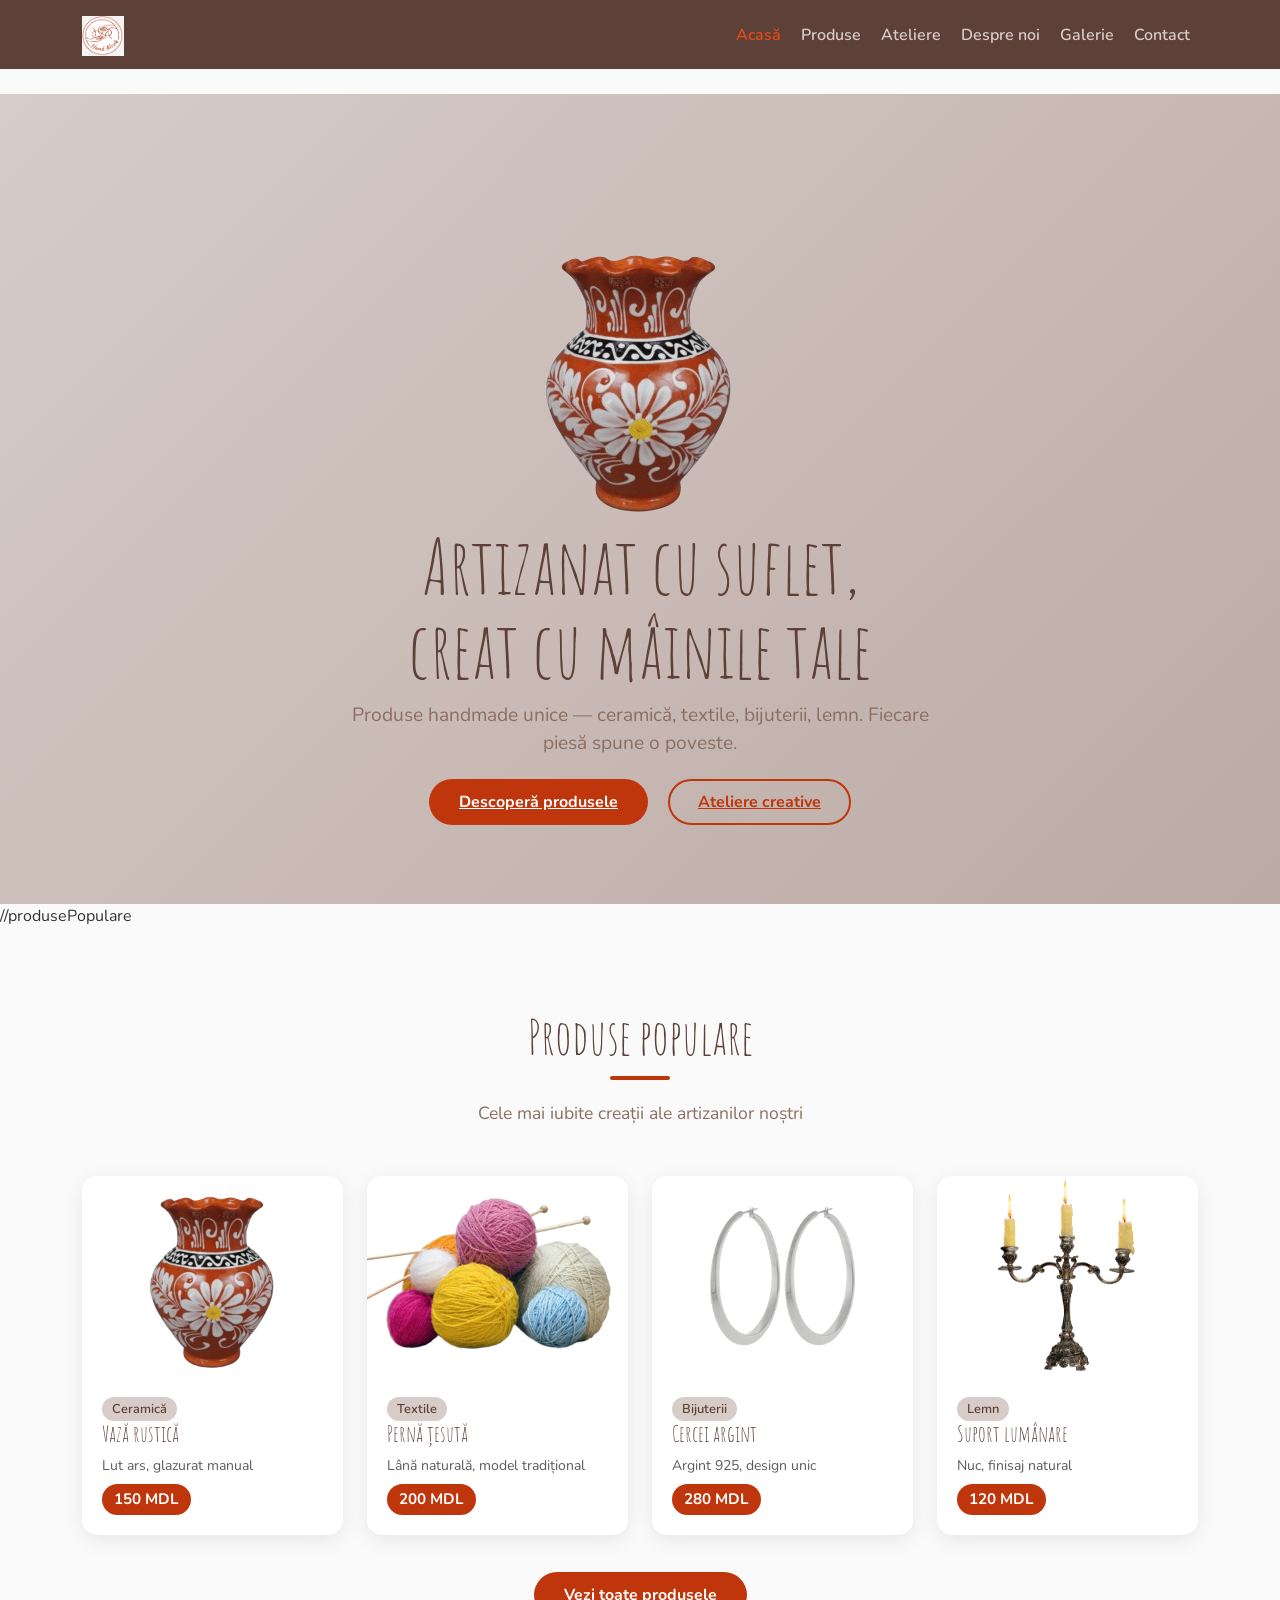
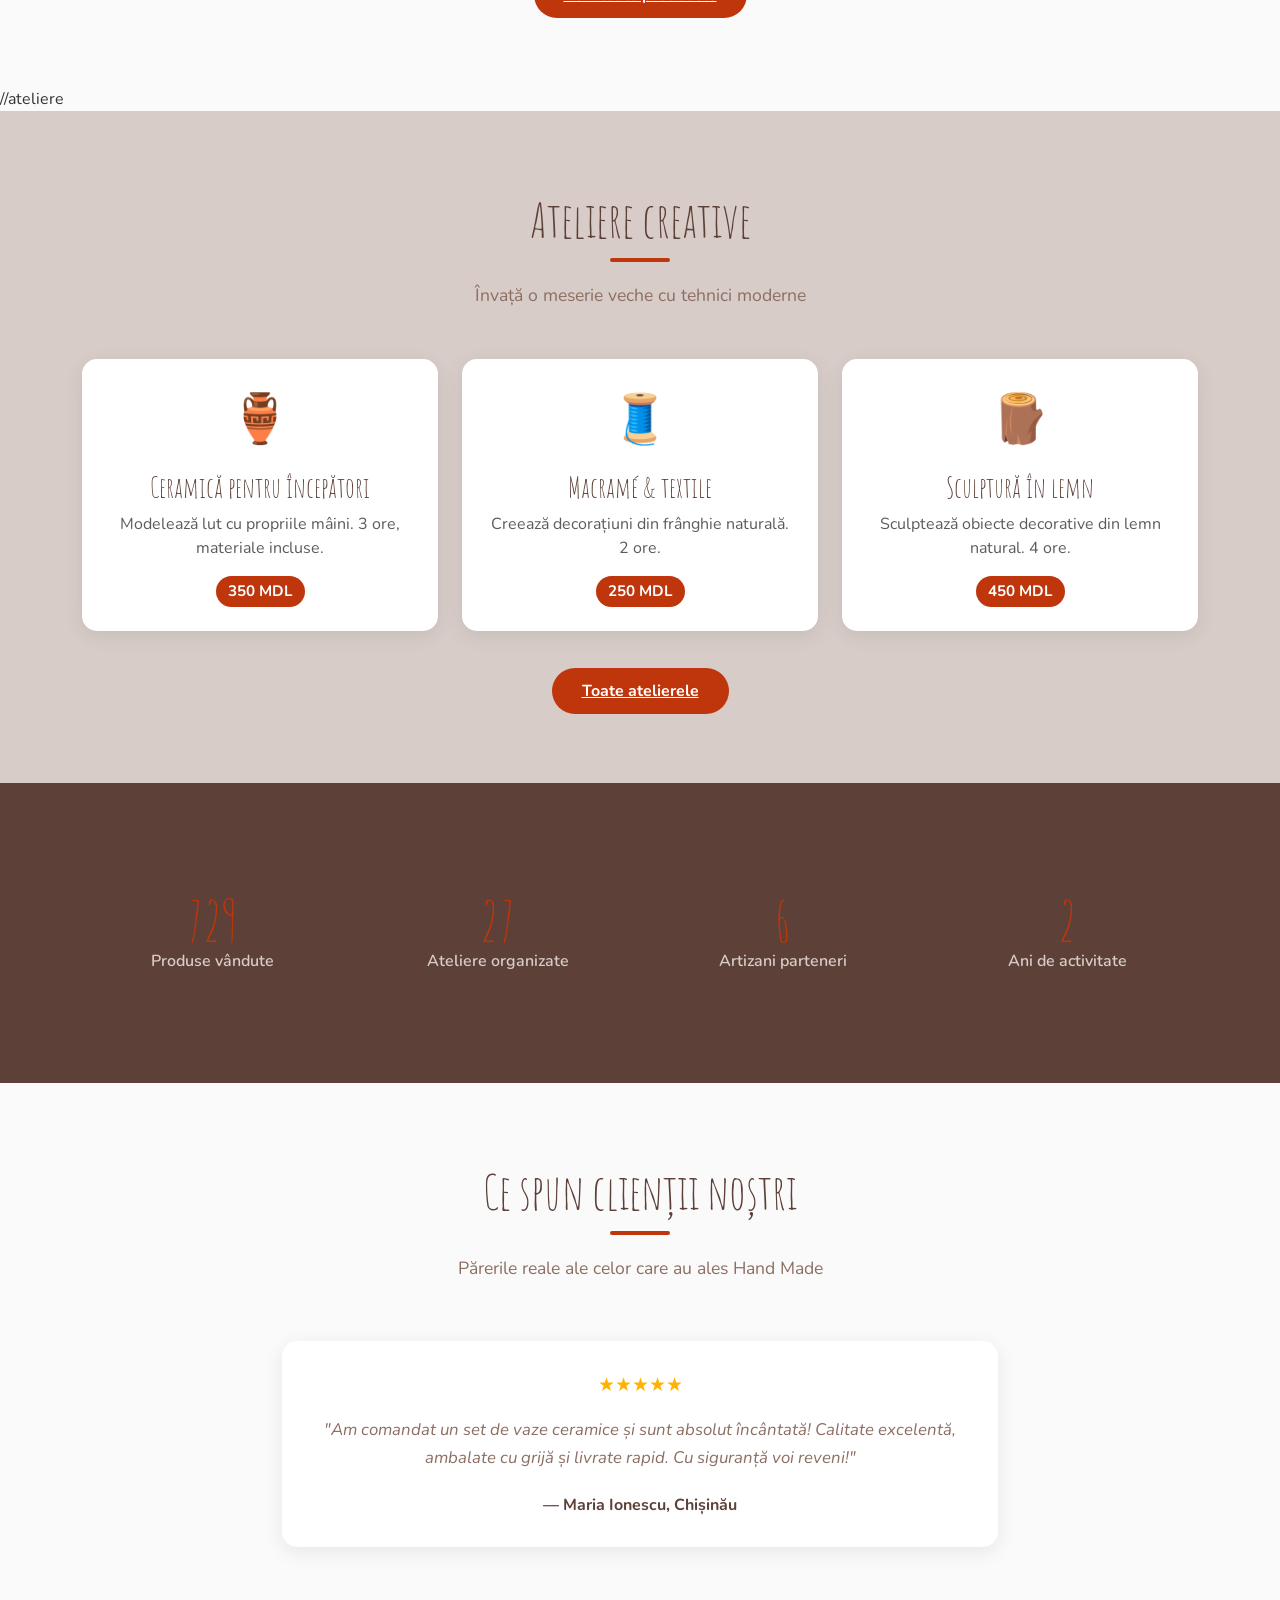
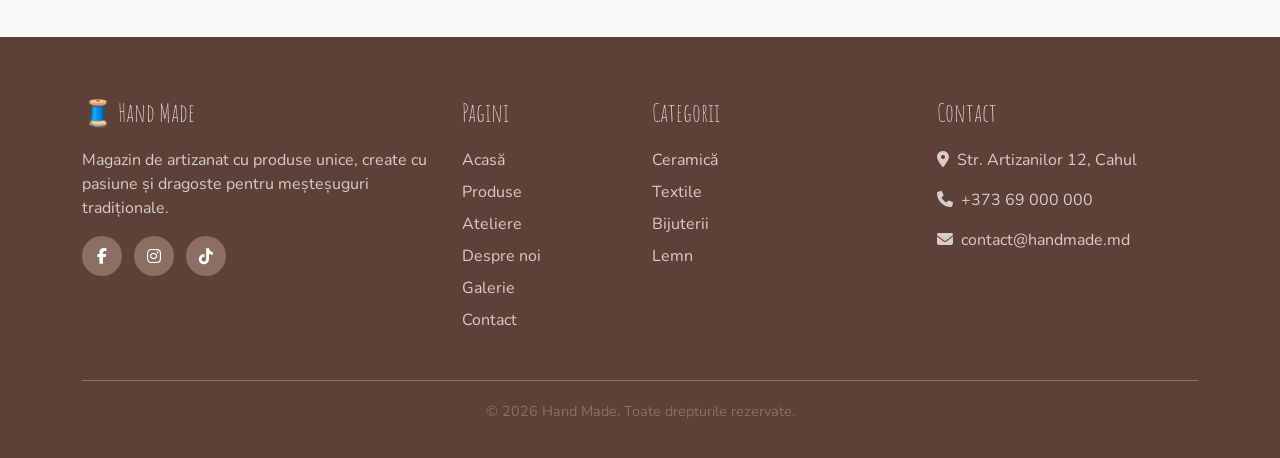
==== commit 47ee303e: "ateliere" ====
--- a/index.html
+++ b/index.html
@@ -123,7 +123,7 @@
         </div>
       </div>
     </section>
-
+//ateliere
     <!-- ATELIERE -->
     <section class="section bg-bej">
       <div class="container">
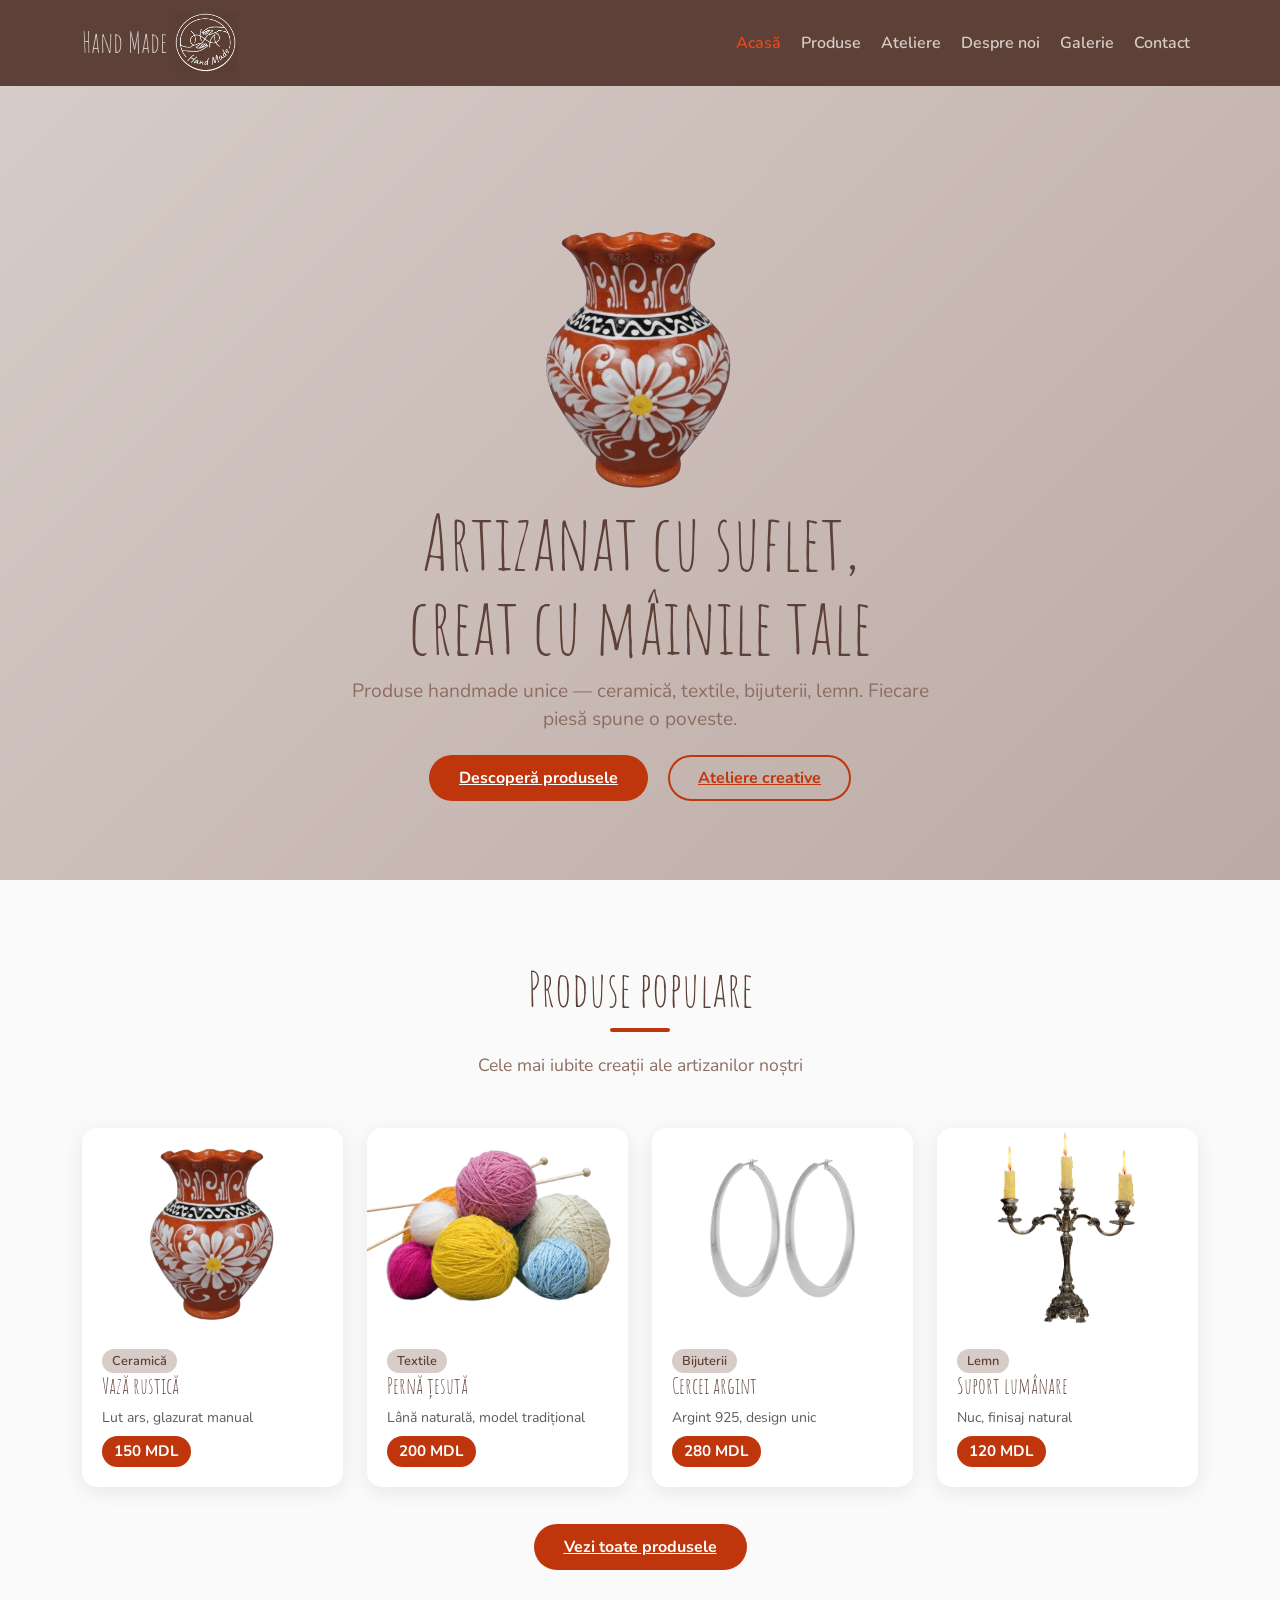
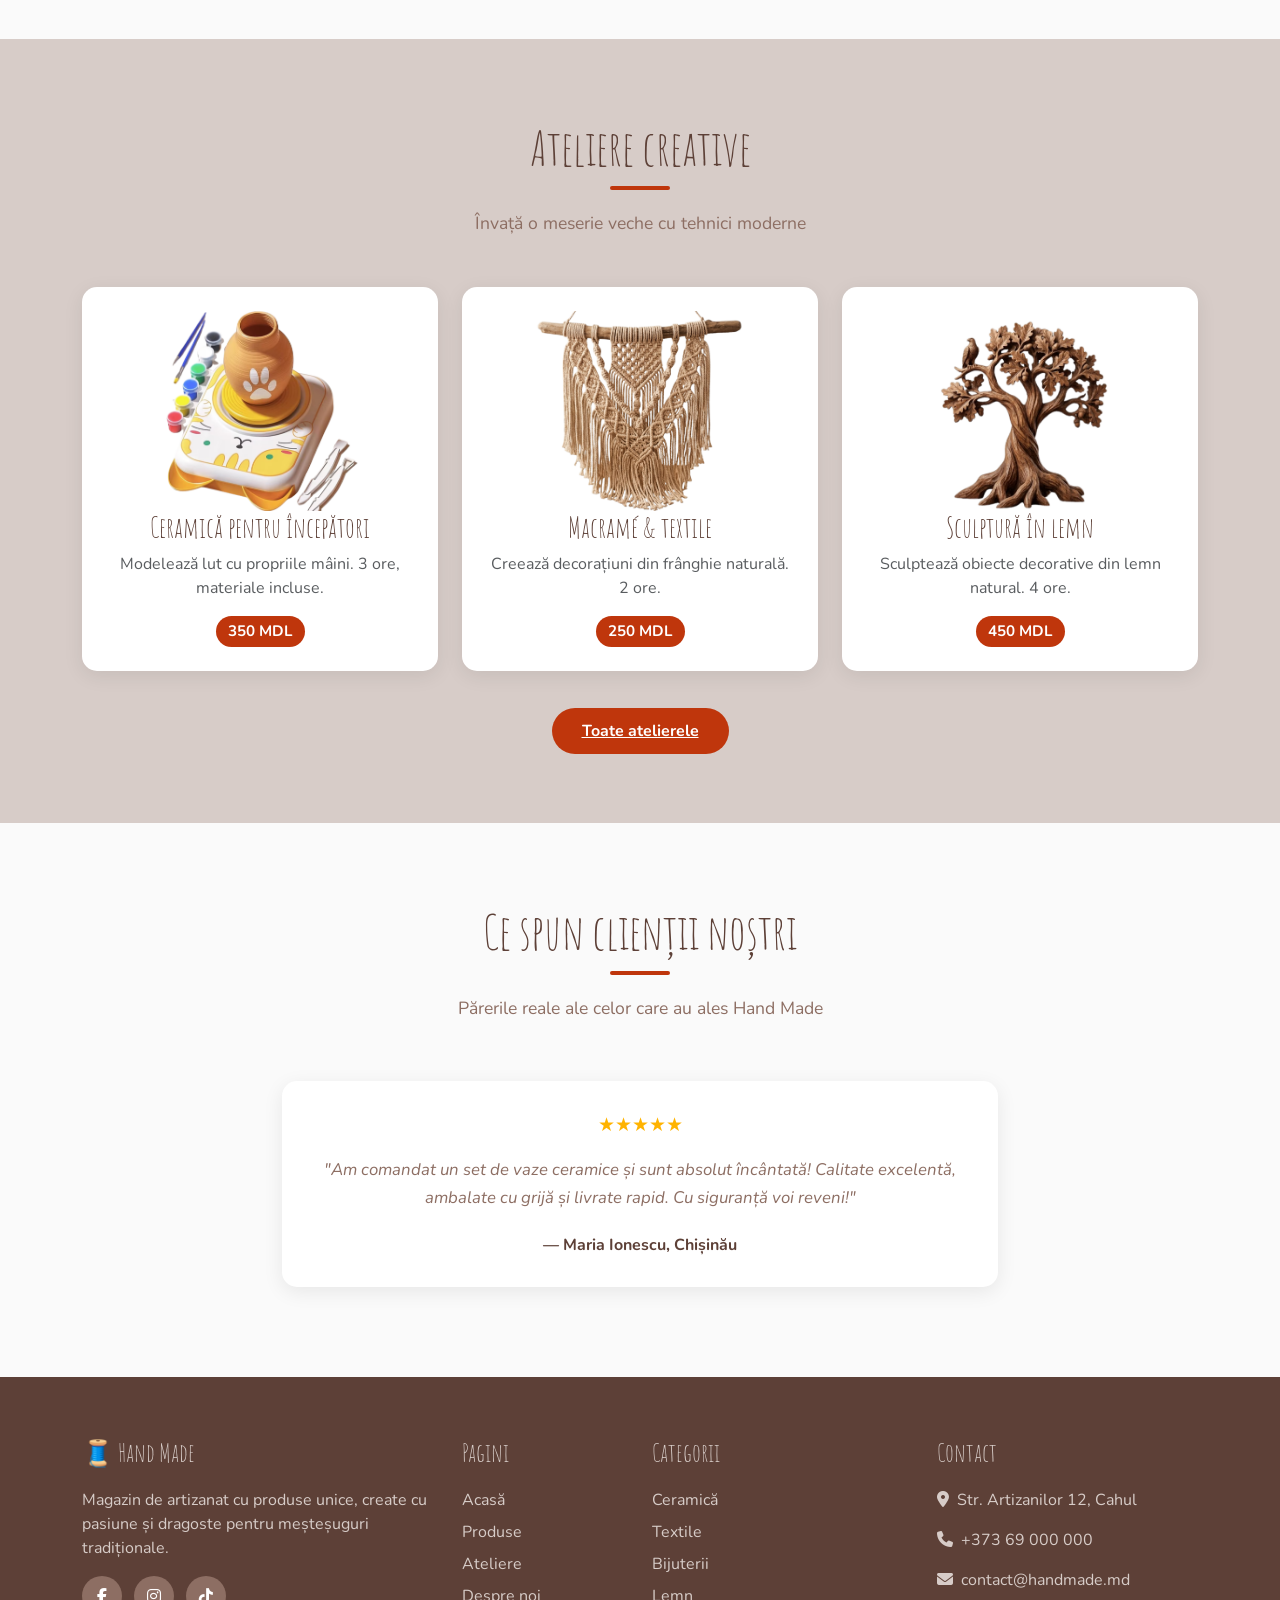
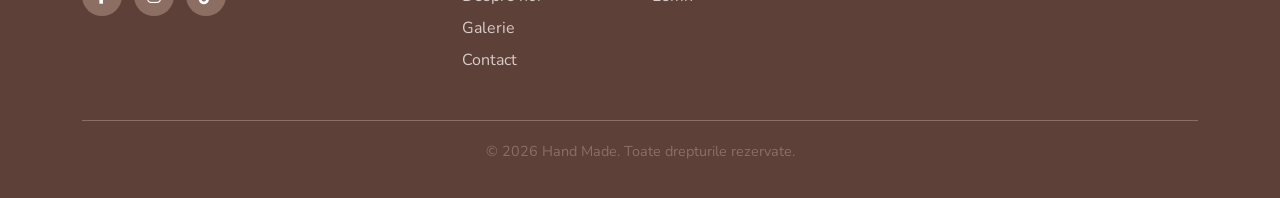
==== commit f56c55c1: "editare si organizare proiect" ====
--- a/index.html
+++ b/index.html
@@ -20,12 +20,13 @@
 </head>
 
 <body>
-//navbar
+
   <!-- NAVBAR -->
   <nav class="navbar navbar-expand-lg">
     <div class="container">
-      <a class="navbar-brand" href="index.html">
-        <img src="./img/log.png" alt="Hand Made" style="height:40px; object-fit:contain;">
+      <a class="navbar-brand d-flex align-items-center gap-2" href="index.html">
+        <span>Hand Made</span>
+        <img src="./img/logo Hand-Made.png" alt="Hand Made" style="height:60px; object-fit:contain;">
       </a>
       <button class="navbar-toggler" type="button" data-bs-toggle="collapse" data-bs-target="#navMenu">
         <span class="navbar-toggler-icon" style="filter:invert(1)"></span>
@@ -56,7 +57,7 @@
         <a href="workshops.html" class="btn-outline-handmade">Ateliere creative</a>
       </div>
     </section>
-//produsePopulare
+
     <!-- PRODUES POPULARE -->
     <section class="section">
       <div class="container">
@@ -123,7 +124,7 @@
         </div>
       </div>
     </section>
-//ateliere
+
     <!-- ATELIERE -->
     <section class="section bg-bej">
       <div class="container">
@@ -134,7 +135,8 @@
 
           <div class="col-md-4">
             <div class="card-handmade text-center p-4">
-              <div style="font-size:3rem;margin-bottom:1rem">🏺</div>
+              <img src="./img/ceramica pentru incepatori.png" alt="Ceramică pentru începători"
+                style="width:100%; height:200px; object-fit:contain;">
               <h3>Ceramică pentru începători</h3>
               <p class="text-muted">Modelează lut cu propriile mâini. 3 ore, materiale incluse.</p>
               <span class="price-tag">350 MDL</span>
@@ -143,7 +145,8 @@
 
           <div class="col-md-4">
             <div class="card-handmade text-center p-4">
-              <div style="font-size:3rem;margin-bottom:1rem">🧵</div>
+              <img src="./img/Macrame si Textile.png" alt="Atelier de macramé"
+                style="width:100%; height:200px; object-fit:contain;">
               <h3>Macramé & textile</h3>
               <p class="text-muted">Creează decorațiuni din frânghie naturală. 2 ore.</p>
               <span class="price-tag">250 MDL</span>
@@ -152,7 +155,8 @@
 
           <div class="col-md-4">
             <div class="card-handmade text-center p-4">
-              <div style="font-size:3rem;margin-bottom:1rem">🪵</div>
+              <img src="./img/Sculptură în lemn.png" alt="Sculptură în lemn"
+                style="width:100%; height:200px; object-fit:contain;">
               <h3>Sculptură în lemn</h3>
               <p class="text-muted">Sculptează obiecte decorative din lemn natural. 4 ore.</p>
               <span class="price-tag">450 MDL</span>
@@ -167,36 +171,7 @@
     </section>
 
     <!-- COUNTER -->
-    <section class="section bg-maro">
-      <div class="container">
-        <div class="row">
-          <div class="col-6 col-md-3">
-            <div class="counter-box">
-              <div class="counter-number" data-target="1250">0</div>
-              <div class="counter-label">Produse vândute</div>
-            </div>
-          </div>
-          <div class="col-6 col-md-3">
-            <div class="counter-box">
-              <div class="counter-number" data-target="48">0</div>
-              <div class="counter-label">Ateliere organizate</div>
-            </div>
-          </div>
-          <div class="col-6 col-md-3">
-            <div class="counter-box">
-              <div class="counter-number" data-target="12">0</div>
-              <div class="counter-label">Artizani parteneri</div>
-            </div>
-          </div>
-          <div class="col-6 col-md-3">
-            <div class="counter-box">
-              <div class="counter-number" data-target="5">0</div>
-              <div class="counter-label">Ani de activitate</div>
-            </div>
-          </div>
-        </div>
-      </div>
-    </section>
+    
 
     <!-- TESTIMONIALE -->
     <section class="section">
